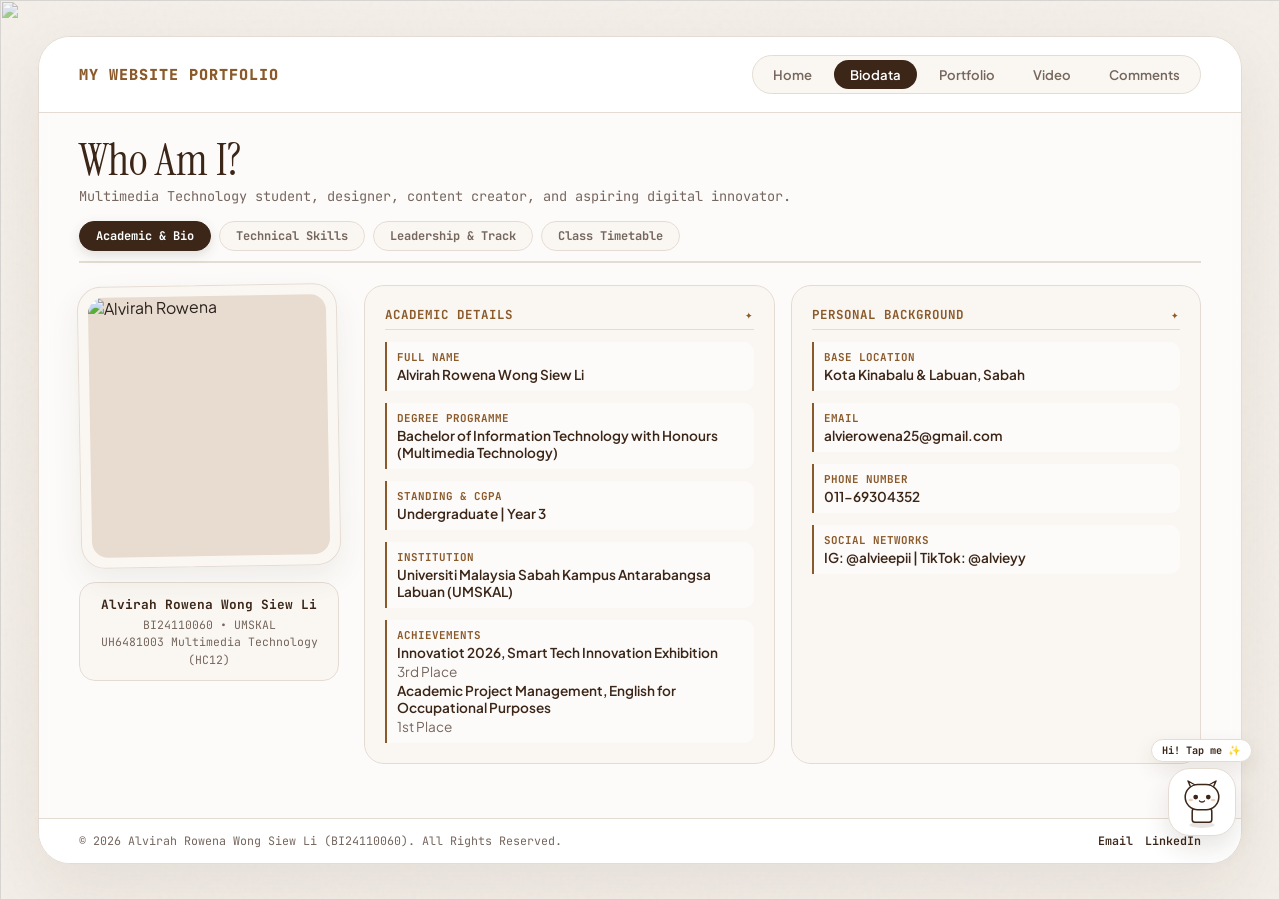
==== biodata.html @ 632506cb "Add files via upload" ====
<!DOCTYPE html>
<html lang="en">
<head>
  <meta charset="UTF-8">
  <meta name="viewport" content="width=device-width, initial-scale=1.0">
  <title>Alvirah Rowena | Advanced Biodata &amp; CV</title>
  <link href="https://fonts.googleapis.com/css2?family=Instrument+Serif:ital@0;1&family=Plus+Jakarta+Sans:wght@400;500;600;700;800&family=JetBrains+Mono:wght@400;600;700&display=swap" rel="stylesheet">
  <style>
    :root {
      --bg-cream: #f4efe9;
      --card-white: rgba(255, 255, 255, 0.78);
      --border-taupe: #e4dcd3;
      --brown-primary: #8b5a2b;
      --brown-dark: #3b2618;
      --brown-light: rgba(250, 246, 240, 0.85);
      --text-main: #2c221e;
      --text-muted: #75665e;
      --accent-glow: rgba(139, 90, 43, 0.14);
    }

    * { margin: 0; padding: 0; box-sizing: border-box; }

    body {
      font-family: 'Plus Jakarta Sans', sans-serif;
      background-color: var(--bg-cream);
      color: var(--text-main);
      width: 100vw;
      height: 100vh;
      overflow: hidden;
      display: flex;
      justify-content: center;
      align-items: center;
      position: relative;
    }

    .paper-grain {
      position: fixed; inset: 0; z-index: 1; pointer-events: none; opacity: 0.035;
      background-image: url("data:image/svg+xml,%3Csvg viewBox='0 0 200 200' xmlns='http://www.w3.org/2000/svg'%3E%3Cfilter id='noiseFilter'%3E%3CfeTurbulence type='fractalNoise' baseFrequency='0.85' numOctaves='3' stitchTiles='stitch'/%3E%3C/filter%3E%3Crect width='100%25' height='100%25' filter='url(%23noiseFilter)'/%3E%3C/svg%3E");
    }

    .bg-video-container {
      position: fixed; inset: 0; z-index: 0; overflow: hidden; pointer-events: none; opacity: 0.55;
    }
    .bg-video-container img { width: 100%; height: 100%; object-fit: cover; display: block; }

    /* Animated White Container */
    .main-wrapper {
      position: relative; z-index: 10; width: 94%; max-width: 1350px; height: 92vh;
      background: var(--card-white);
      backdrop-filter: blur(8px);
      -webkit-backdrop-filter: blur(8px);
      border: 1.5px solid var(--border-taupe);
      border-radius: 32px; box-shadow: 0 25px 65px rgba(59, 38, 24, 0.08);
      display: flex; flex-direction: column; justify-content: space-between;
      overflow: hidden; margin: auto;
      opacity: 0;
      transform: translateY(18px) scale(0.985);
      animation:
        wrapperReveal 0.85s cubic-bezier(0.22, 1, 0.36, 1) forwards,
        wrapperShadowBreath 6s ease-in-out 0.9s infinite;
    }

    @keyframes wrapperReveal {
      0% { opacity: 0; transform: translateY(18px) scale(0.985); }
      100% { opacity: 1; transform: translateY(0) scale(1); }
    }

    @keyframes wrapperShadowBreath {
      0%, 100% {
        box-shadow: 0 25px 65px rgba(59, 38, 24, 0.08);
        border-color: var(--border-taupe);
      }
      50% {
        box-shadow: 0 30px 75px var(--accent-glow);
        border-color: #d6c9ba;
      }
    }

    @media (prefers-reduced-motion: reduce) {
      .main-wrapper,
      .chibi-companion {
        animation: none !important;
        opacity: 1 !important;
        transform: none !important;
      }
    }

    header.logo-nav {
      display: flex; align-items: center; justify-content: space-between;
      padding: 18px 40px; border-bottom: 1px solid var(--border-taupe);
      background: rgba(255, 255, 255, 0.88); backdrop-filter: blur(10px); flex-shrink: 0;
      z-index: 20; gap: 12px;
    }
    .logo-text { font-family: 'JetBrains Mono', monospace; font-size: 0.95rem; font-weight: 800; color: var(--brown-primary); letter-spacing: 1px; }
    nav { display: flex; gap: 6px; background: var(--brown-light); padding: 4px; border-radius: 30px; border: 1.5px solid var(--border-taupe); flex-wrap: wrap; }
    nav a { text-decoration: none; color: var(--text-muted); font-size: 0.82rem; font-weight: 600; padding: 6px 16px; border-radius: 20px; transition: all 0.25s ease; }
    nav a:hover { color: var(--brown-dark); background: #ffffff; }
    nav a.active { background: #3b2618; color: #ffffff; }

    .page-content {
      padding: 25px 40px; flex: 1; overflow-y: auto; display: flex; flex-direction: column; justify-content: flex-start; gap: 16px;
      scrollbar-width: thin; scrollbar-color: var(--border-taupe) transparent;
    }

    .bio-header-row {
      display: flex; justify-content: space-between; align-items: flex-end; margin-bottom: 6px; border-bottom: 2px solid var(--border-taupe); padding-bottom: 10px; flex-shrink: 0;
    }
    .page-title {
      font-family: 'Instrument Serif', serif; font-size: 2.8rem; font-weight: 400; color: var(--brown-dark); line-height: 1;
    }

    .bio-layout-grid {
      display: grid;
      grid-template-columns: 260px 1fr;
      gap: 25px;
      align-items: start;
    }

    .profile-sidebar {
      display: flex;
      flex-direction: column;
      gap: 15px;
    }
    .profile-card-tilt {
      width: 100%; background: var(--brown-light); border: 1.5px solid var(--border-taupe);
      border-radius: 24px; padding: 10px; box-shadow: 0 12px 30px rgba(59, 38, 24, 0.08);
      transform: rotate(-1deg); transition: transform 0.3s ease;
    }
    .profile-card-tilt:hover { transform: rotate(0deg) scale(1.02); }
    .profile-img-box { width: 100%; height: 260px; border-radius: 16px; overflow: hidden; background: #e8dcd0; }
    .profile-img-box img { width: 100%; height: 100%; object-fit: cover; display: block; }

    .profile-quick-badge {
      background: var(--brown-light); border: 1px solid var(--border-taupe);
      border-radius: 16px; padding: 12px; font-family: 'JetBrains Mono', monospace; font-size: 0.72rem; color: var(--text-muted);
      text-align: center; line-height: 1.5;
    }
    .profile-quick-badge strong { color: var(--brown-dark); display: block; font-size: 0.8rem; margin-bottom: 2px; }

    .bio-tabs {
      display: flex; gap: 8px; flex-wrap: wrap;
    }
    .tab-btn {
      background: var(--brown-light); border: 1.5px solid var(--border-taupe); padding: 6px 16px;
      border-radius: 20px; font-family: 'JetBrains Mono', monospace; font-size: 0.75rem; font-weight: 700;
      color: var(--text-muted); cursor: pointer; transition: all 0.25s cubic-bezier(0.4, 0, 0.2, 1);
    }
    .tab-btn:hover { color: var(--brown-dark); background: #fff; border-color: var(--brown-primary); }
    .tab-btn.active { background: var(--brown-dark); color: #fff; border-color: var(--brown-dark); box-shadow: 0 4px 12px rgba(59,38,24,0.15); }

    .tab-pane { display: none; opacity: 0; transform: translateY(8px); transition: opacity 0.4s ease, transform 0.4s ease; }
    .tab-pane.active#tab-skills { display: grid; grid-template-columns: repeat(3, 1fr); gap: 16px; opacity: 1; transform: translateY(0); }
    .tab-pane.active#tab-timetable { display: grid; grid-template-columns: 1fr; gap: 16px; opacity: 1; transform: translateY(0); }
    .tab-pane.active { display: grid; grid-template-columns: 1fr 1fr; gap: 16px; opacity: 1; transform: translateY(0); }

    .bio-card {
      background: var(--brown-light); border: 1.5px solid var(--border-taupe); border-radius: 20px; padding: 20px;
      transition: transform 0.3s ease, box-shadow 0.3s ease, border-color 0.3s ease;
    }
    .bio-card:hover {
      transform: translateY(-3px);
      box-shadow: 0 10px 25px rgba(139, 90, 43, 0.08);
      border-color: var(--brown-primary);
    }
    .bio-card h3 {
      font-family: 'JetBrains Mono', monospace; font-size: 0.78rem; font-weight: 700; color: var(--brown-primary);
      text-transform: uppercase; letter-spacing: 1px; margin-bottom: 12px; border-bottom: 1px solid var(--border-taupe); padding-bottom: 6px;
      display: flex; align-items: center; justify-content: space-between; flex-wrap: wrap; gap: 8px;
    }

    .bio-unique-list {
      list-style: none;
      display: flex;
      flex-direction: column;
      gap: 12px;
    }
    .bio-unique-list li {
      display: flex;
      flex-direction: column;
      gap: 2px;
      font-size: 0.85rem;
      color: var(--text-muted);
      border-left: 2.5px solid var(--brown-primary);
      transition: border-color 0.2s ease, transform 0.2s ease, background 0.2s ease;
      background: rgba(255,255,255,0.55);
      padding: 8px 10px;
      border-radius: 0 10px 10px 0;
    }
    .bio-unique-list li:hover { transform: translateX(3px); background: #ffffff; border-color: var(--brown-dark); }
    .bio-unique-list li span.label {
      font-family: 'JetBrains Mono', monospace;
      font-size: 0.68rem;
      text-transform: uppercase;
      color: var(--brown-primary);
      font-weight: 700;
    }
    .bio-unique-list li span.value {
      color: var(--brown-dark);
      font-weight: 600;
    }

    .timetable-wrap {
      width: 100%;
      overflow-x: auto;
      -webkit-overflow-scrolling: touch;
      border-radius: 14px;
      border: 1px solid var(--border-taupe);
      background: rgba(255, 255, 255, 0.72);
    }
    table.timetable-grid {
      width: 100%;
      border-collapse: collapse;
      min-width: 720px;
      font-size: 0.78rem;
    }
    table.timetable-grid th {
      background: var(--brown-dark);
      color: #ffffff;
      font-family: 'JetBrains Mono', monospace;
      font-size: 0.72rem;
      letter-spacing: 0.6px;
      padding: 10px 12px;
      text-align: center;
      border: 1px solid rgba(255, 255, 255, 0.14);
    }
    table.timetable-grid td.time-col {
      background: #c86d2d;
      color: #ffffff;
      font-family: 'JetBrains Mono', monospace;
      font-size: 0.7rem;
      font-weight: 700;
      text-align: center;
      padding: 10px;
      width: 115px;
      border: 1px solid rgba(255, 255, 255, 0.18);
      white-space: nowrap;
    }
    table.timetable-grid td.slot-cell {
      padding: 8px;
      border: 1px solid var(--border-taupe);
      vertical-align: middle;
      text-align: center;
      background: rgba(255, 255, 255, 0.45);
      transition: background 0.2s ease, opacity 0.25s ease;
    }
    table.timetable-grid td.slot-cell.dimmed {
      opacity: 0.28;
    }
    .class-pill {
      border-radius: 10px;
      padding: 8px 9px;
      line-height: 1.35;
      color: var(--brown-dark);
      border: 1px solid rgba(59, 38, 24, 0.14);
      transition: transform 0.2s ease, box-shadow 0.2s ease;
    }
    .class-pill:hover {
      transform: translateY(-2px);
      box-shadow: 0 6px 14px rgba(59, 38, 24, 0.1);
    }
    .class-pill strong {
      display: block;
      font-family: 'JetBrains Mono', monospace;
      font-size: 0.7rem;
      margin-bottom: 2px;
    }
    .class-pill span {
      display: block;
      font-size: 0.68rem;
      font-weight: 600;
    }
    .slot-grey { background: #e2e2e2; }
    .slot-cream { background: #f8f5dc; }
    .slot-tan { background: #e3c48d; }
    .slot-gold { background: #f8dd56; }

    .skill-filter-btns {
      display: flex; gap: 4px; margin-bottom: 0; flex-wrap: wrap;
    }
    .filter-btn {
      background: #ffffff; border: 1px solid var(--border-taupe); padding: 2px 8px; border-radius: 10px;
      font-family: 'JetBrains Mono', monospace; font-size: 0.6rem; font-weight: 700; color: var(--text-muted); cursor: pointer;
      transition: all 0.2s;
    }
    .filter-btn:hover, .filter-btn.active { background: var(--brown-primary); color: #fff; border-color: var(--brown-primary); }

    .skill-container { display: flex; flex-direction: column; gap: 12px; }
    .skill-item {
      margin-bottom: 4px; padding: 8px 10px; background: rgba(255,255,255,0.7); border-radius: 12px; border: 1px solid transparent;
      transition: all 0.3s ease; cursor: pointer;
    }
    .skill-item:hover {
      background: #ffffff; border-color: var(--brown-primary); transform: scale(1.02); box-shadow: 0 4px 12px rgba(139,90,43,0.1);
    }
    .skill-info { display: flex; justify-content: space-between; font-family: 'JetBrains Mono', monospace; font-size: 0.74rem; font-weight: 700; color: var(--brown-dark); margin-bottom: 4px; }
    .skill-badge {
      font-size: 0.6rem; padding: 1px 6px; border-radius: 6px; background: var(--brown-primary); color: #fff; text-transform: uppercase;
    }
    .skill-bar-bg { width: 100%; height: 6px; background: #e8dcd0; border-radius: 10px; overflow: hidden; }
    .skill-bar-fill { height: 100%; background: var(--brown-primary); border-radius: 10px; width: 0; transition: width 1s cubic-bezier(0.1, 0.9, 0.2, 1); }

    /* Pure White Chibi Companion */
    .chibi-companion {
      position: fixed;
      right: 28px;
      bottom: 64px;
      z-index: 30;
      display: flex;
      flex-direction: column;
      align-items: center;
      gap: 6px;
      cursor: pointer;
      user-select: none;
      animation: chibiFloat 3.4s ease-in-out infinite;
    }

    @keyframes chibiFloat {
      0%, 100% { transform: translateY(0px); }
      50% { transform: translateY(-7px); }
    }

    .chibi-bubble {
      background: #ffffff;
      color: var(--brown-dark);
      border: 1.5px solid var(--border-taupe);
      box-shadow: 0 8px 20px rgba(59, 38, 24, 0.1);
      font-family: 'JetBrains Mono', monospace;
      font-size: 0.64rem;
      font-weight: 700;
      padding: 4px 10px;
      border-radius: 999px;
      white-space: nowrap;
      transition: transform 0.2s ease, border-color 0.2s ease;
    }

    .chibi-companion:hover .chibi-bubble {
      transform: translateY(-2px);
      border-color: var(--brown-primary);
    }

    .chibi-avatar-shell {
      width: 68px;
      height: 68px;
      border-radius: 22px;
      background: #ffffff;
      border: 1.5px solid var(--border-taupe);
      box-shadow: 0 12px 26px rgba(59, 38, 24, 0.12);
      display: flex;
      align-items: center;
      justify-content: center;
      transition: transform 0.28s cubic-bezier(0.34, 1.56, 0.64, 1), border-color 0.25s ease, box-shadow 0.25s ease;
    }

    .chibi-companion:hover .chibi-avatar-shell {
      transform: scale(1.07) rotate(-2deg);
      border-color: var(--brown-primary);
      box-shadow: 0 14px 30px var(--accent-glow);
    }

    .chibi-companion:active .chibi-avatar-shell {
      transform: scale(0.95);
    }

    .chibi-svg {
      width: 56px;
      height: 56px;
      overflow: visible;
    }

    .chibi-eye {
      transform-box: fill-box;
      transform-origin: center;
      animation: chibiBlink 4.2s infinite;
    }

    @keyframes chibiBlink {
      0%, 94%, 100% { transform: scaleY(1); }
      97% { transform: scaleY(0.12); }
    }

    footer.footer-area {
      padding: 14px 40px; border-top: 1px solid var(--border-taupe); background: rgba(255, 255, 255, 0.88);
      display: flex; justify-content: space-between; align-items: center; font-family: 'JetBrains Mono', monospace; font-size: 0.73rem; color: var(--text-muted); flex-shrink: 0; gap: 10px;
    }
    .footer-links { display: flex; gap: 12px; }
    .footer-links a { color: var(--brown-dark); text-decoration: none; font-weight: 600; }
    .footer-links a:hover { color: var(--brown-primary); }

    /* Tablet Breakpoint (641px to 1024px) */
    @media (max-width: 1024px) {
      body {
        width: 100%;
        height: auto;
        min-height: 100vh;
        overflow-x: hidden;
        overflow-y: auto;
        display: block;
        padding: 14px;
      }
      .main-wrapper {
        width: 100%;
        height: auto;
        min-height: calc(100vh - 28px);
        border-radius: 26px;
        overflow: visible;
      }
      header.logo-nav {
        flex-direction: column;
        gap: 10px;
        padding: 16px 24px;
      }
      .page-content {
        padding: 20px 24px;
        overflow: visible;
      }
      .bio-layout-grid {
        grid-template-columns: 1fr;
        gap: 20px;
      }
      .profile-sidebar {
        display: grid;
        grid-template-columns: 200px 1fr;
        align-items: center;
        gap: 18px;
      }
      .profile-card-tilt {
        max-width: 200px;
        margin: 0;
      }
      .profile-img-box {
        height: 200px;
      }
      .profile-quick-badge {
        text-align: left;
        padding: 16px;
      }
      .tab-pane.active#tab-skills {
        grid-template-columns: repeat(2, 1fr);
      }
      .tab-pane.active {
        grid-template-columns: 1fr;
      }
      .bio-header-row {
        flex-direction: column;
        align-items: flex-start;
        gap: 12px;
      }
      .chibi-companion {
        right: 18px;
        bottom: 18px;
        transform: scale(0.9);
        transform-origin: bottom right;
      }
    }

    /* Phone Breakpoint (up to 640px) */
    @media (max-width: 640px) {
      body {
        padding: 10px;
      }
      .main-wrapper {
        border-radius: 20px;
        min-height: calc(100vh - 20px);
      }
      header.logo-nav {
        padding: 14px;
        gap: 10px;
      }
      .logo-text {
        font-size: 0.82rem;
        text-align: center;
      }
      nav {
        width: 100%;
        justify-content: center;
        border-radius: 16px;
        gap: 4px;
        padding: 5px;
      }
      nav a {
        font-size: 0.74rem;
        padding: 6px 11px;
      }
      .page-content {
        padding: 16px 14px 80px;
        gap: 14px;
      }
      .page-title {
        font-size: 2.1rem;
      }
      .bio-tabs {
        gap: 6px;
      }
      .tab-btn {
        font-size: 0.68rem;
        padding: 5px 12px;
      }
      .profile-sidebar {
        grid-template-columns: 1fr;
        gap: 12px;
      }
      .profile-card-tilt {
        max-width: 210px;
        margin: 0 auto;
      }
      .profile-img-box {
        height: 210px;
      }
      .profile-quick-badge {
        text-align: center;
        padding: 12px;
      }
      .tab-pane.active,
      .tab-pane.active#tab-skills,
      .tab-pane.active#tab-timetable {
        grid-template-columns: 1fr;
        gap: 14px;
      }
      .bio-card {
        padding: 15px;
        border-radius: 16px;
      }
      .chibi-companion {
        right: 12px;
        bottom: 12px;
        transform: scale(0.78);
        transform-origin: bottom right;
      }
      .chibi-avatar-shell { width: 58px; height: 58px; border-radius: 18px; }
      .chibi-svg { width: 48px; height: 48px; }
      footer.footer-area {
        padding: 14px;
        flex-direction: column;
        text-align: center;
        font-size: 0.68rem;
      }
    }
  </style>
  <script>
    function switchTab(evt, tabId) {
      const panes = document.querySelectorAll('.tab-pane');
      panes.forEach(p => p.classList.remove('active'));
      const buttons = document.querySelectorAll('.tab-btn');
      buttons.forEach(b => b.classList.remove('active'));

      const target = document.getElementById(tabId);
      target.classList.add('active');
      evt.currentTarget.classList.add('active');

      if (tabId === 'tab-skills') {
        setTimeout(() => {
          document.querySelectorAll('.skill-bar-fill').forEach(bar => {
            bar.style.width = bar.getAttribute('data-width');
          });
        }, 100);
      }
    }

    function filterCardSkills(containerId, level, btnElement) {
      const parentCard = document.getElementById(containerId);
      parentCard.querySelectorAll('.filter-btn').forEach(b => b.classList.remove('active'));
      btnElement.classList.add('active');

      const items = parentCard.querySelectorAll('.skill-item');
      items.forEach(item => {
        const itemLevel = item.getAttribute('data-level');
        if (level === 'all' || itemLevel === level) {
          item.style.display = 'block';
        } else {
          item.style.display = 'none';
        }
      });
    }

    function filterLeadershipByYear(containerId, year, btnElement) {
      const parentCard = document.getElementById(containerId);
      parentCard.querySelectorAll('.filter-btn').forEach(b => b.classList.remove('active'));
      btnElement.classList.add('active');

      const listItems = parentCard.querySelectorAll('.bio-unique-list li');
      listItems.forEach(li => {
        const itemYear = li.getAttribute('data-year');
        if (year === 'all' || itemYear === year) {
          li.style.display = 'flex';
        } else {
          li.style.display = 'none';
        }
      });
    }

    function filterTimetableDay(day, btnElement) {
      const card = document.getElementById('card-class-timetable');
      card.querySelectorAll('.filter-btn').forEach(b => b.classList.remove('active'));
      btnElement.classList.add('active');

      const cells = card.querySelectorAll('td.slot-cell');
      cells.forEach(cell => {
        const cellDay = cell.getAttribute('data-day');
        if (day === 'all' || cellDay === day) {
          cell.classList.remove('dimmed');
        } else {
          cell.classList.add('dimmed');
        }
      });
    }

    window.onload = function() {
      setTimeout(() => {
        document.querySelectorAll('.tab-pane.active .skill-bar-fill').forEach(bar => {
          bar.style.width = bar.getAttribute('data-width');
        });
      }, 200);

      const chibi = document.getElementById('chibiCompanion');
      const chibiBubble = document.getElementById('chibiBubble');
      const chibiLines = [
        "Hi! Tap me ✨",
        "Check my CV & skills!",
        "Timetable tab is ready!",
        "UMSKAL Multimedia"
      ];
      let chibiIndex = 0;

      function cycleChibiLine() {
        chibiIndex = (chibiIndex + 1) % chibiLines.length;
        chibiBubble.textContent = chibiLines[chibiIndex];
      }

      if (chibi && chibiBubble) {
        chibi.addEventListener('click', cycleChibiLine);
        chibi.addEventListener('keydown', (e) => {
          if (e.key === 'Enter' || e.key === ' ') {
            e.preventDefault();
            cycleChibiLine();
          }
        });
      }
    };
  </script>
</head>
<body>
<div class="paper-grain"></div>
<div class="bg-video-container">
  <img src="https://drive.google.com/thumbnail?id=1bNPZwzJBS1UO__WUuqtxpzjgOpq4CXgw&sz=w1920" alt="" aria-hidden="true">
</div>
  <div class="main-wrapper">
    <header class="logo-nav">
      <div class="logo-text">MY WEBSITE PORTFOLIO</div>
      <nav>
        <a href="index.html">Home</a>
        <a href="biodata.html" class="active">Biodata</a>
        <a href="portfolio.html">Portfolio</a>
        <a href="video.html">Video</a>
        <a href="comments.html">Comments</a>
      </nav>
    </header>

    <main class="page-content">
      <div>
        <h1 class="page-title">Who Am I?</h1>
        <p style="color: var(--text-muted); font-size: 0.85rem; font-family: 'JetBrains Mono', monospace; margin-top: 4px;">
          Multimedia Technology student, designer, content creator, and aspiring digital innovator.
        </p>
      </div>

      <div class="bio-header-row">
        <div class="bio-tabs">
          <button class="tab-btn active" onclick="switchTab(event, 'tab-academic')">Academic &amp; Bio</button>
          <button class="tab-btn" onclick="switchTab(event, 'tab-skills')">Technical Skills</button>
          <button class="tab-btn" onclick="switchTab(event, 'tab-leadership')">Leadership &amp; Track</button>
          <button class="tab-btn" onclick="switchTab(event, 'tab-timetable')">Class Timetable</button>
        </div>
      </div>

      <div class="bio-layout-grid">
        <div class="profile-sidebar">
          <div class="profile-card-tilt">
            <div class="profile-img-box">
              <img
                src="https://drive.google.com/thumbnail?id=1Ly952FjpA66JGSxGXEfLEeLapgKRRUUO&sz=w800"
                alt="Alvirah Rowena"
                onerror="this.onerror=null; this.src='media/profile.jpg.jpeg';"
              >
            </div>
          </div>
          <div class="profile-quick-badge">
            <strong>Alvirah Rowena Wong Siew Li</strong>
            BI24110060 • UMSKAL <br>
            UH6481003 Multimedia Technology (HC12)
          </div>
        </div>

        <div>
          <div id="tab-academic" class="tab-pane active">
            <div class="bio-card">
              <h3>Academic Details <span>✦</span></h3>
              <ul class="bio-unique-list">
                <li>
                  <span class="label">Full Name</span>
                  <span class="value">Alvirah Rowena Wong Siew Li</span>
                </li>
                <li>
                  <span class="label">Degree Programme</span>
                  <span class="value">Bachelor of Information Technology with Honours (Multimedia Technology)</span>
                </li>
                <li>
                  <span class="label">Standing &amp; CGPA</span>
                  <span class="value">Undergraduate | Year 3</span>
                </li>
                <li>
                  <span class="label">Institution</span>
                  <span class="value">Universiti Malaysia Sabah Kampus Antarabangsa Labuan (UMSKAL)</span>
                </li>
                <li>
                  <span class="label">Achievements</span>
                  <span class="value">Innovatiot 2026, Smart Tech Innovation Exhibition</span><span>3rd Place</span>
                  <span class="value">Academic Project Management, English for Occupational Purposes</span><span>1st Place</span>
                </li>
              </ul>
            </div>
            <div class="bio-card">
              <h3>Personal Background <span>✦</span></h3>
              <ul class="bio-unique-list">
                <li>
                  <span class="label">Base Location</span>
                  <span class="value">Kota Kinabalu &amp; Labuan, Sabah</span>
                </li>
                <li>
                  <span class="label">Email</span>
                  <span class="value">alvierowena25@gmail.com</span>
                </li>
                <li>
                  <span class="label">Phone Number</span>
                  <span class="value">011-69304352</span>
                </li>
                <li>
                  <span class="label">Social Networks</span>
                  <span class="value">IG: @alvieepii | TikTok: @alvieyy</span>
                </li>
              </ul>
            </div>
          </div>

          <div id="tab-skills" class="tab-pane">
            <div class="bio-card" id="card-software">
              <h3>
                <span>Software</span>
                <div class="skill-filter-btns">
                  <button class="filter-btn active" onclick="filterCardSkills('card-software', 'all', this)">All</button>
                  <button class="filter-btn" onclick="filterCardSkills('card-software', 'expert', this)">Expert</button>
                  <button class="filter-btn" onclick="filterCardSkills('card-software', 'intermediate', this)">intermediate</button>
                </div>
              </h3>

              <div class="skill-container">
                <div class="skill-item" data-level="expert">
                  <div class="skill-info">
                    <span>Blender &amp; Canva</span>
                    <span class="skill-badge">Expert</span>
                  </div>
                  <div class="skill-bar-bg"><div class="skill-bar-fill" data-width="95%"></div></div>
                </div>

                <div class="skill-item" data-level="intermediate">
                  <div class="skill-info">
                    <span>MS Word &amp; Excel</span>
                    <span class="skill-badge" style="background: var(--text-muted);">Level 3</span>
                  </div>
                  <div class="skill-bar-bg"><div class="skill-bar-fill" data-width="95%"></div></div>
                </div>

                <div class="skill-item" data-level="intermediate">
                  <div class="skill-info">
                    <span>Photoshop &amp; CapCut</span>
                    <span class="skill-badge" style="background: var(--text-muted);">Expert</span>
                  </div>
                  <div class="skill-bar-bg"><div class="skill-bar-fill" data-width="95%"></div></div>
                </div>
              </div>
            </div>

            <div class="bio-card" id="card-competencies">
              <h3>
                <span>Languages</span>
                <div class="skill-filter-btns">
                  <button class="filter-btn active" onclick="filterCardSkills('card-competencies', 'all', this)">All</button>
                  <button class="filter-btn" onclick="filterCardSkills('card-competencies', 'expert', this)">Expert</button>
                  <button class="filter-btn" onclick="filterCardSkills('card-competencies', 'intermediate', this)">intermediate</button>
                </div>
              </h3>

              <div class="skill-container">
                <div class="skill-item" data-level="expert">
                  <div class="skill-info">
                    <span>Bahasa Melayu</span>
                    <span class="skill-badge">Expert</span>
                  </div>
                  <div class="skill-bar-bg"><div class="skill-bar-fill" data-width="95%"></div></div>
                </div>

                <div class="skill-item" data-level="intermediate">
                  <div class="skill-info">
                    <span>English</span>
                    <span class="skill-badge" style="background: var(--text-muted);">intermediate</span>
                  </div>
                  <div class="skill-bar-bg"><div class="skill-bar-fill" data-width="90%"></div></div>
                </div>

                <div class="skill-item" data-level="expert">
                  <div class="skill-info">
                    <span>Mandarin</span>
                    <span class="skill-badge">intermediate</span>
                  </div>
                  <div class="skill-bar-bg"><div class="skill-bar-fill" data-width="80%"></div></div>
                </div>
              </div>
            </div>

            <div class="bio-card" id="card-multimedia">
              <h3>
                <span>Multimedia &amp; AI</span>
                <div class="skill-filter-btns">
                  <button class="filter-btn active" onclick="filterCardSkills('card-multimedia', 'all', this)">All</button>
                  <button class="filter-btn" onclick="filterCardSkills('card-multimedia', 'expert', this)">Expert</button>
                  <button class="filter-btn" onclick="filterCardSkills('card-multimedia', 'intermediate', this)">intermediate</button>
                </div>
              </h3>

              <div class="skill-container">
                <div class="skill-item" data-level="expert">
                  <div class="skill-info">
                    <span>AI</span>
                    <span class="skill-badge">Expert</span>
                  </div>
                  <div class="skill-bar-bg"><div class="skill-bar-fill" data-width="90%"></div></div>
                </div>

                <div class="skill-item" data-level="intermediate">
                  <div class="skill-info">
                    <span>Video &amp; Motion Editing</span>
                    <span class="skill-badge" style="background: var(--text-muted);">intermediate</span>
                  </div>
                  <div class="skill-bar-bg"><div class="skill-bar-fill" data-width="80%"></div></div>
                </div>

                <div class="skill-item" data-level="expert">
                  <div class="skill-info">
                    <span>Leadership &amp; Problem Solving</span>
                    <span class="skill-badge">Expert</span>
                  </div>
                  <div class="skill-bar-bg"><div class="skill-bar-fill" data-width="95%"></div></div>
                </div>
              </div>
            </div>
          </div>

          <div id="tab-leadership" class="tab-pane">
            <div class="bio-card" id="card-lead-responsibilities">
              <h3>
                <span>Leadership &amp; Responsibilities</span>
                <div class="skill-filter-btns">
                  <button class="filter-btn active" onclick="filterLeadershipByYear('card-lead-responsibilities', 'all', this)">All</button>
                  <button class="filter-btn" onclick="filterLeadershipByYear('card-lead-responsibilities', '2025', this)">2025/2026</button>
                  <button class="filter-btn" onclick="filterLeadershipByYear('card-lead-responsibilities', '2024', this)">2024/2025</button>
                </div>
              </h3>
              <ul class="bio-unique-list">
                <li data-year="2025">
                  <span class="label">Unit Komunikasi Korporat &amp; Kreatif Leader (2025/2026)</span>
                  <span class="value">Kelab Sukarelawan Siswa UMSKAL (KESUWA-KAL)</span>
                </li>
                <li data-year="2025">
                  <span class="label">PEMBIMBING SUAI MESRA KE-31 (PSM)</span>
                  <span class="value">Unit Pendaftaran dan Informatik</span>
                </li>
                <li data-year="2024">
                  <span class="label">Academic Coordination (2024/2025)</span>
                  <span class="value">Interim Course Leader</span>
                </li>
                <li data-year="2024">
                  <span class="label">Faculty Secretariat (2024/2025)</span>
                  <span class="value">Exco Media &amp; Publicity for PMFKI</span>
                </li>
                <li data-year="2019">
                  <span class="label">Pre-University Era, Majlis Pemimpin Pelajar (2019-2021)</span>
                  <span class="value">Biro Photographer, Multimedia &amp; Publicity (STPM)</span>
                </li>
              </ul>
            </div>

            <div class="bio-card" id="card-event-advisor">
              <h3>
                <span>Event Management &amp; Advisor</span>
                <div class="skill-filter-btns">
                  <button class="filter-btn active" onclick="filterLeadershipByYear('card-event-advisor', 'all', this)">All</button>
                  <button class="filter-btn" onclick="filterLeadershipByYear('card-event-advisor', '2025', this)">2025</button>
                  <button class="filter-btn" onclick="filterLeadershipByYear('card-event-advisor', '2026', this)">2026</button>
                </div>
              </h3>
              <ul class="bio-unique-list">
                <li data-year="2025">
                  <span class="label">Program Advisor (2024/2025)</span>
                  <span class="value">UMS-PRINT and Cat Show</span>
                </li>
                <li data-year="2025">
                  <span class="label">AJK PROTOKOL &amp; AJK MEDIA DAN PUBLISITI (2025)</span>
                  <span class="value">FKI Open Day 2025 (Media, Publicity &amp; Protocol Unit)</span>
                </li>
                <li data-year="2025">
                  <span class="label">Representing Kelab Rakan Muda (2025)</span>
                  <span class="value">Program Training Skuad Kita Pengguna (TOS)</span>
                </li>
                <li data-year="2025">
                  <span class="label">Unit 3K &amp; Informal MC (2025)</span>
                  <span class="value">Program Perdana: Perangi Denggi, Anak Muda!</span>
                </li>
                <li data-year="2025">
                  <span class="label">AJK TEKNIKAL &amp; AJK LOGISTIK (2025)</span>
                  <span class="value">Program RHB Finance XP</span>
                </li>
                <li data-year="2026">
                  <span class="label">Leader Unit 3K, Informal MC &amp; Supervise Media &amp; Publisiti (2026)</span>
                  <span class="value">Program EduSahabat</span>
                </li>
                <li data-year="2026">
                  <span class="label">Leader Unit 3K &amp; Informal MC (2026)</span>
                  <span class="value">Program Inside Out</span>
                </li>
              </ul>
            </div>
          </div>

          <div id="tab-timetable" class="tab-pane">
            <div class="bio-card" id="card-class-timetable">
              <h3>
                <span>Class Timetable Schedule <span>✦</span></span>
                <div class="skill-filter-btns">
                  <button class="filter-btn active" onclick="filterTimetableDay('all', this)">All Days</button>
                  <button class="filter-btn" onclick="filterTimetableDay('mon', this)">Mon</button>
                  <button class="filter-btn" onclick="filterTimetableDay('tues', this)">Tues</button>
                  <button class="filter-btn" onclick="filterTimetableDay('wed', this)">Wed</button>
                  <button class="filter-btn" onclick="filterTimetableDay('thurs', this)">Thurs</button>
                  <button class="filter-btn" onclick="filterTimetableDay('fri', this)">Fri</button>
                </div>
              </h3>

              <div class="timetable-wrap">
                <table class="timetable-grid">
                  <thead>
                    <tr>
                      <th>Time</th>
                      <th>MON</th>
                      <th>TUES</th>
                      <th>WED</th>
                      <th>THURS</th>
                      <th>FRI</th>
                    </tr>
                  </thead>
                  <tbody>
                    <tr>
                      <td class="time-col">08:00 - 09:00<br>09:00 - 10:00</td>
                      <td class="slot-cell" data-day="mon">
                        <div class="class-pill slot-grey">
                          <strong>IM22503</strong>
                          <span>MULTIMEDIA WEB PROGRAMMING</span>
                          <span>DR. NUR FARAH</span>
                          <span>P1G | SEC01</span>
                        </div>
                      </td>
                      <td class="slot-cell" data-day="tues">
                        <div class="class-pill slot-cream">
                          <strong>AUGMENTED REALITY</strong>
                          <span>(LAB, BESIDE TOILET)</span>
                        </div>
                      </td>
                      <td class="slot-cell" data-day="wed">
                        <div class="class-pill slot-tan">
                          <strong>IM32303</strong>
                          <span>COMPUTER GRAPHIC</span>
                          <span>DR. WAN</span>
                          <span>PODIUM C | SEC01</span>
                        </div>
                      </td>
                      <td class="slot-cell" data-day="thurs">
                        <div class="class-pill slot-cream">
                          <strong>IP01903</strong>
                          <span>TENAGA KERJA REALITY</span>
                          <span>DR. TAMBRIN</span>
                          <span>BT1 | SEC01</span>
                        </div>
                      </td>
                      <td class="slot-cell" data-day="fri"></td>
                    </tr>
                    <tr>
                      <td class="time-col">11:00 - 12:30</td>
                      <td class="slot-cell" data-day="mon"></td>
                      <td class="slot-cell" data-day="tues"></td>
                      <td class="slot-cell" data-day="wed"></td>
                      <td class="slot-cell" data-day="thurs">
                        <div class="class-pill slot-tan">
                          <strong>- LAB CLASS -</strong>
                          <span>Computer Graphic</span>
                          <span>(LAB GAMES)</span>
                        </div>
                      </td>
                      <td class="slot-cell" data-day="fri"></td>
                    </tr>
                    <tr>
                      <td class="time-col">02:00 - 03:00<br>03:00 - 04:00</td>
                      <td class="slot-cell" data-day="mon">
                        <div class="class-pill slot-grey">
                          <strong>- LAB CLASS -</strong>
                          <span>MULTIMEDIA WEB PROGRAMMING</span>
                          <span>(E-COM)</span>
                        </div>
                      </td>
                      <td class="slot-cell" data-day="tues"></td>
                      <td class="slot-cell" data-day="wed"></td>
                      <td class="slot-cell" data-day="thurs">
                        <div class="class-pill slot-cream">
                          <strong>IT32603</strong>
                          <span>AUGMENTED REALITY</span>
                          <span>DR. RYAN MACDONELL</span>
                          <span>DKP3 | SEC01</span>
                        </div>
                      </td>
                      <td class="slot-cell" data-day="fri">
                        <div class="class-pill slot-gold">
                          <strong>IT32503</strong>
                          <span>CYBERSECURITY</span>
                          <span>DR. AINNUR HAFIZAH</span>
                          <span>DKP2 | SEC01</span>
                        </div>
                      </td>
                    </tr>
                    <tr>
                      <td class="time-col">04:00 - 05:00</td>
                      <td class="slot-cell" data-day="mon"></td>
                      <td class="slot-cell" data-day="tues"></td>
                      <td class="slot-cell" data-day="wed"></td>
                      <td class="slot-cell" data-day="thurs"></td>
                      <td class="slot-cell" data-day="fri">
                        <div class="class-pill slot-gold">
                          <strong>- LAB CLASS -</strong>
                          <span>CYBERSECURITY</span>
                          <span>(DKP 2)</span>
                        </div>
                      </td>
                    </tr>
                  </tbody>
                </table>
              </div>
            </div>

            <div class="bio-card">
              <h3>Weekly Course &amp; Lab Summary <span>✦</span></h3>
              <ul class="bio-unique-list">
                <li>
                  <span class="label">IM22503 — Multimedia Web Programming</span>
                  <span class="value">Mon 08:00–10:00 (Dr. Nur Farah, P1G | SEC01) + Lab Mon 02:00–04:00 (E-COM)</span>
                </li>
                <li>
                  <span class="label">IM32303 — Computer Graphic</span>
                  <span class="value">Wed 08:00–10:00 (Dr. Wan, Podium C | SEC01) + Lab Thurs 11:00–12:30 (Lab Games)</span>
                </li>
                <li>
                  <span class="label">Augmented Reality &amp; IT32603</span>
                  <span class="value">Tues 08:00–10:00 (Lab, Beside Toilet) • Thurs 02:00–04:00 (Dr. Ryan Macdonell, DKP3 | SEC01)</span>
                </li>
                <li>
                  <span class="label">IP01903 — Tenaga Kerja Reality</span>
                  <span class="value">Thurs 08:00–10:00 (Dr. Tambrin, BT1 | SEC01)</span>
                </li>
                <li>
                  <span class="label">IT32503 — Cybersecurity</span>
                  <span class="value">Fri 02:00–04:00 (Dr. Ainnur Hafizah, DKP2 | SEC01) + Lab Fri 04:00–05:00 (DKP 2)</span>
                </li>
              </ul>
            </div>
          </div>
        </div>
      </div>
    </main>

    <footer class="footer-area">
      <span>&copy; 2026 Alvirah Rowena Wong Siew Li (BI24110060). All Rights Reserved.</span>
      <div class="footer-links">
        <a href="mailto:alvierowena25@gmail.com">Email</a>
        <a href="https://www.linkedin.com/in/alvirah-rowena-81855a288/" target="_blank" rel="noopener">LinkedIn</a>
      </div>
    </footer>
  </div>

  <!-- Pure White Chibi Companion -->
  <div class="chibi-companion" id="chibiCompanion" role="button" tabindex="0" aria-label="Pure White Chibi Companion">
    <div class="chibi-bubble" id="chibiBubble">Hi! Tap me ✨</div>
    <div class="chibi-avatar-shell">
      <svg class="chibi-svg" viewBox="0 0 80 80" fill="none" xmlns="http://www.w3.org/2000/svg">
        <ellipse cx="40" cy="73" rx="18" ry="4" fill="#3b2618" fill-opacity="0.12"/>
        <path d="M26 54C26 47.5 32.2 44 40 44C47.8 44 54 47.5 54 54V65C54 67.2 52.2 69 50 69H30C27.8 69 26 67.2 26 65V54Z" fill="#ffffff" stroke="#3b2618" stroke-width="2.2"/>
        <rect x="16" y="15" width="48" height="36" rx="18" fill="#ffffff" stroke="#3b2618" stroke-width="2.2"/>
        <path d="M23 17L20 10L29 15" fill="#ffffff" stroke="#3b2618" stroke-width="2" stroke-linecap="round" stroke-linejoin="round"/>
        <path d="M57 17L60 10L51 15" fill="#ffffff" stroke="#3b2618" stroke-width="2" stroke-linecap="round" stroke-linejoin="round"/>
        <circle class="chibi-eye" cx="31" cy="33" r="3.4" fill="#3b2618"/>
        <circle class="chibi-eye" cx="49" cy="33" r="3.4" fill="#3b2618"/>
        <ellipse cx="24" cy="37" rx="3.2" ry="1.8" fill="#d49a6a" fill-opacity="0.45"/>
        <ellipse cx="56" cy="37" rx="3.2" ry="1.8" fill="#d49a6a" fill-opacity="0.45"/>
        <path d="M36.5 38.5C37.6 40.6 42.4 40.6 43.5 38.5" stroke="#3b2618" stroke-width="2" stroke-linecap="round"/>
      </svg>
    </div>
  </div>
</body>
</html>
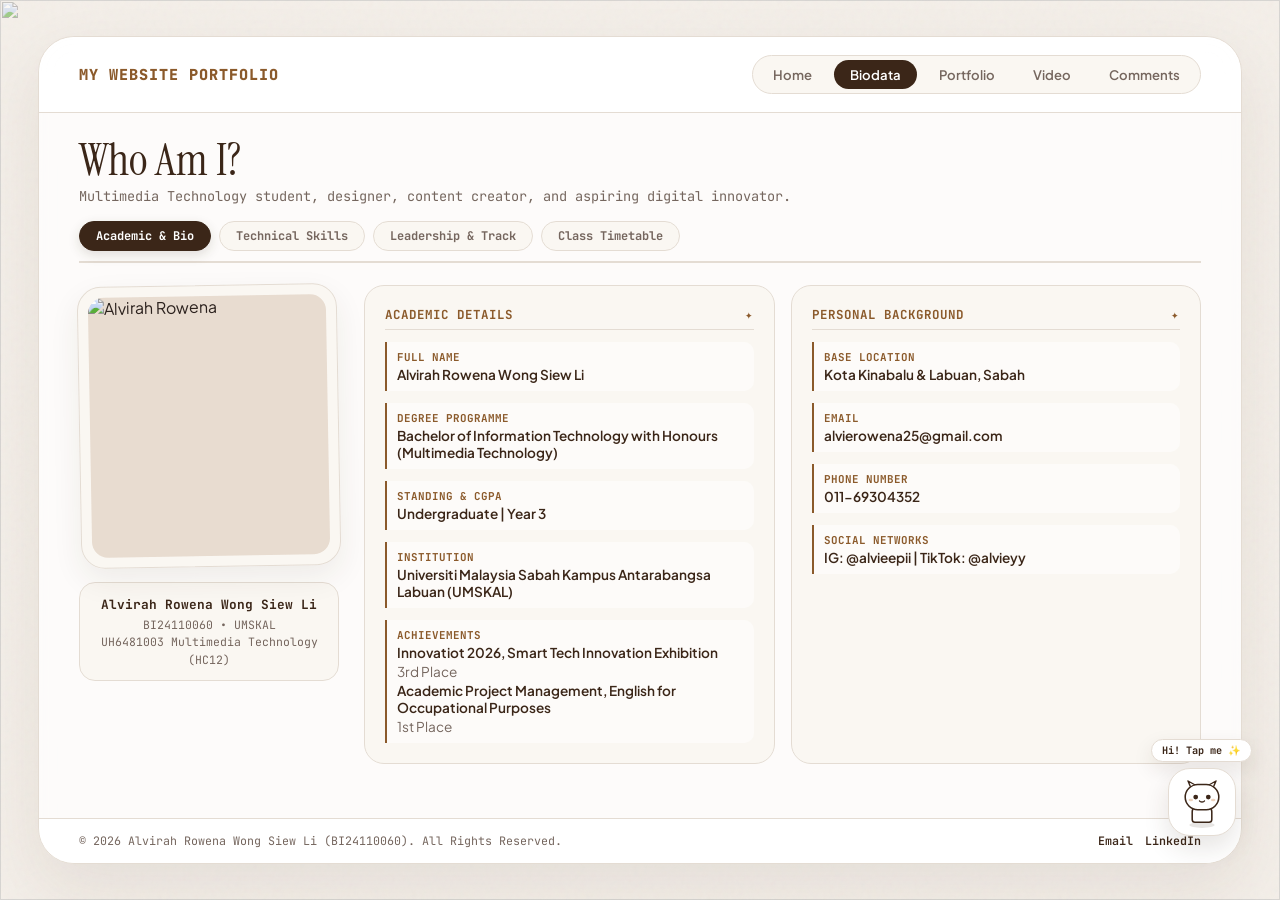
==== commit fde82aa5: "Update biodata.html" ====
--- a/biodata.html
+++ b/biodata.html
@@ -50,9 +50,9 @@
       backdrop-filter: blur(8px);
       -webkit-backdrop-filter: blur(8px);
       border: 1.5px solid var(--border-taupe);
-      border-radius: 32px; box-shadow: 0 25px 65px rgba(59, 38, 24, 0.08);
+      border-radius: 36px; box-shadow: 0 25px 65px rgba(59, 38, 24, 0.08);
       display: flex; flex-direction: column; justify-content: space-between;
-      overflow: hidden; margin: auto;
+      overflow: hidden; isolation: isolate; margin: auto;
       opacity: 0;
       transform: translateY(18px) scale(0.985);
       animation:
@@ -90,6 +90,8 @@
       padding: 18px 40px; border-bottom: 1px solid var(--border-taupe);
       background: rgba(255, 255, 255, 0.88); backdrop-filter: blur(10px); flex-shrink: 0;
       z-index: 20; gap: 12px;
+      border-top-left-radius: 34px;
+      border-top-right-radius: 34px;
     }
     .logo-text { font-family: 'JetBrains Mono', monospace; font-size: 0.95rem; font-weight: 800; color: var(--brown-primary); letter-spacing: 1px; }
     nav { display: flex; gap: 6px; background: var(--brown-light); padding: 4px; border-radius: 30px; border: 1.5px solid var(--border-taupe); flex-wrap: wrap; }
@@ -381,6 +383,8 @@
     footer.footer-area {
       padding: 14px 40px; border-top: 1px solid var(--border-taupe); background: rgba(255, 255, 255, 0.88);
       display: flex; justify-content: space-between; align-items: center; font-family: 'JetBrains Mono', monospace; font-size: 0.73rem; color: var(--text-muted); flex-shrink: 0; gap: 10px;
+      border-bottom-left-radius: 34px;
+      border-bottom-right-radius: 34px;
     }
     .footer-links { display: flex; gap: 12px; }
     .footer-links a { color: var(--brown-dark); text-decoration: none; font-weight: 600; }
@@ -401,13 +405,15 @@
         width: 100%;
         height: auto;
         min-height: calc(100vh - 28px);
-        border-radius: 26px;
-        overflow: visible;
+        border-radius: 28px;
+        overflow: hidden;
       }
       header.logo-nav {
         flex-direction: column;
         gap: 10px;
         padding: 16px 24px;
+        border-top-left-radius: 26px;
+        border-top-right-radius: 26px;
       }
       .page-content {
         padding: 20px 24px;
@@ -451,6 +457,10 @@
         transform: scale(0.9);
         transform-origin: bottom right;
       }
+      footer.footer-area {
+        border-bottom-left-radius: 26px;
+        border-bottom-right-radius: 26px;
+      }
     }
 
     /* Phone Breakpoint (up to 640px) */
@@ -459,12 +469,14 @@
         padding: 10px;
       }
       .main-wrapper {
-        border-radius: 20px;
+        border-radius: 22px;
         min-height: calc(100vh - 20px);
       }
       header.logo-nav {
         padding: 14px;
         gap: 10px;
+        border-top-left-radius: 20px;
+        border-top-right-radius: 20px;
       }
       .logo-text {
         font-size: 0.82rem;
@@ -533,6 +545,8 @@
         flex-direction: column;
         text-align: center;
         font-size: 0.68rem;
+        border-bottom-left-radius: 20px;
+        border-bottom-right-radius: 20px;
       }
     }
   </style>
@@ -1110,4 +1124,4 @@
     </div>
   </div>
 </body>
-</html>+</html>
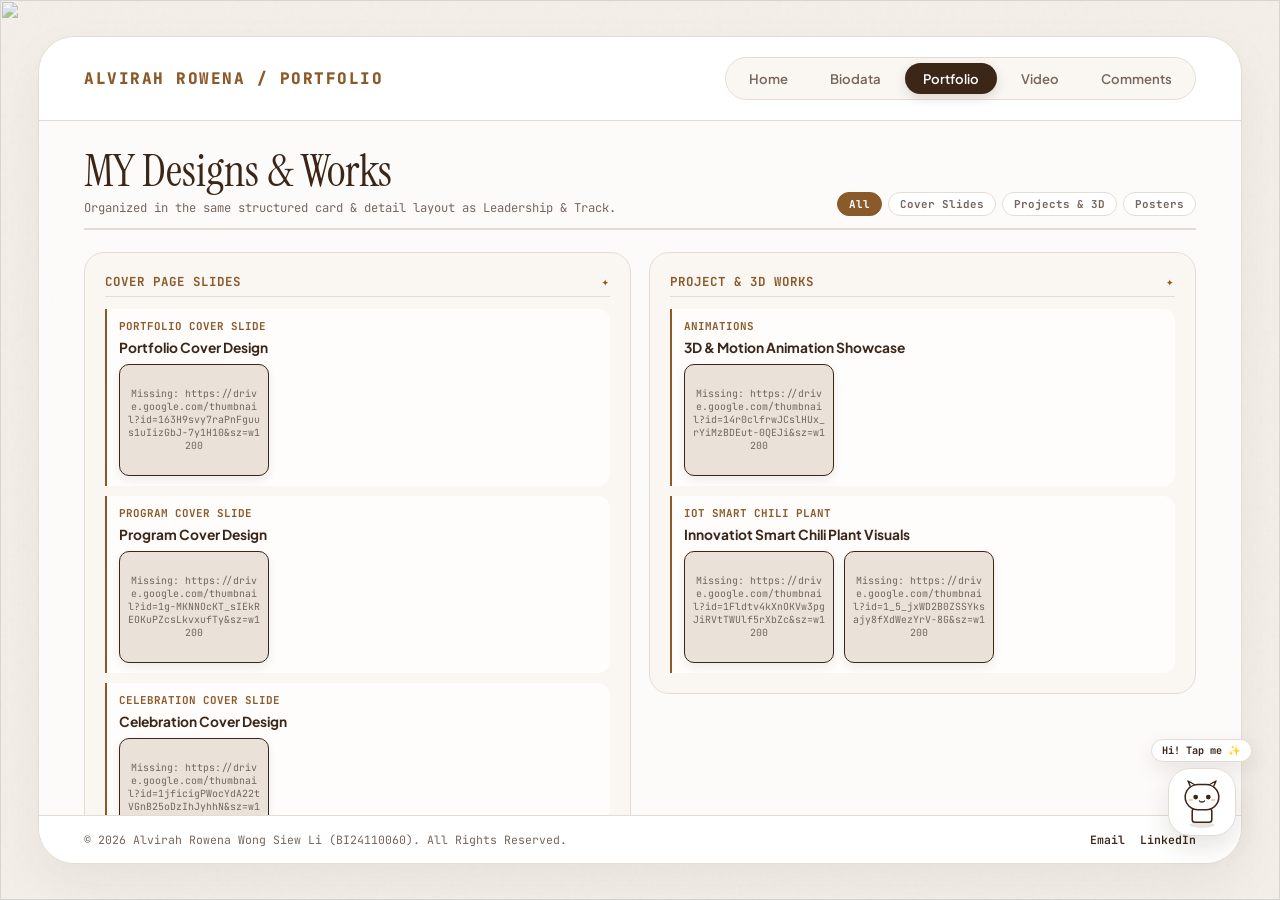
==== commit b8a91244: "Update biodata.html" ====
--- a/biodata.html
+++ b/biodata.html
@@ -3,7 +3,7 @@
 <head>
   <meta charset="UTF-8">
   <meta name="viewport" content="width=device-width, initial-scale=1.0">
-  <title>Alvirah Rowena | Advanced Biodata &amp; CV</title>
+  <title>Alvirah Rowena | Portfolio</title>
   <link href="https://fonts.googleapis.com/css2?family=Instrument+Serif:ital@0;1&family=Plus+Jakarta+Sans:wght@400;500;600;700;800&family=JetBrains+Mono:wght@400;600;700&display=swap" rel="stylesheet">
   <style>
     :root {
@@ -41,16 +41,20 @@
     .bg-video-container {
       position: fixed; inset: 0; z-index: 0; overflow: hidden; pointer-events: none; opacity: 0.55;
     }
-    .bg-video-container img { width: 100%; height: 100%; object-fit: cover; display: block; }
-
-    /* Animated White Container */
+    .bg-video-container img {
+      width: 100%;
+      height: 100%;
+      object-fit: cover;
+      display: block;
+    }
+
     .main-wrapper {
-      position: relative; z-index: 10; width: 94%; max-width: 1350px; height: 92vh;
+      position: relative; z-index: 10; width: 94%; max-width: 1400px; height: 92vh;
       background: var(--card-white);
       backdrop-filter: blur(8px);
       -webkit-backdrop-filter: blur(8px);
       border: 1.5px solid var(--border-taupe);
-      border-radius: 36px; box-shadow: 0 25px 65px rgba(59, 38, 24, 0.08);
+      border-radius: 36px; box-shadow: 0 20px 50px rgba(44, 34, 30, 0.06);
       display: flex; flex-direction: column; justify-content: space-between;
       overflow: hidden; isolation: isolate; margin: auto;
       opacity: 0;
@@ -67,7 +71,7 @@
 
     @keyframes wrapperShadowBreath {
       0%, 100% {
-        box-shadow: 0 25px 65px rgba(59, 38, 24, 0.08);
+        box-shadow: 0 20px 50px rgba(44, 34, 30, 0.06);
         border-color: var(--border-taupe);
       }
       50% {
@@ -87,77 +91,58 @@
 
     header.logo-nav {
       display: flex; align-items: center; justify-content: space-between;
-      padding: 18px 40px; border-bottom: 1px solid var(--border-taupe);
-      background: rgba(255, 255, 255, 0.88); backdrop-filter: blur(10px); flex-shrink: 0;
-      z-index: 20; gap: 12px;
+      padding: 20px 45px; border-bottom: 1px solid var(--border-taupe);
+      background: rgba(255, 255, 255, 0.88); backdrop-filter: blur(12px); flex-shrink: 0;
+      gap: 12px; z-index: 20;
       border-top-left-radius: 34px;
       border-top-right-radius: 34px;
     }
-    .logo-text { font-family: 'JetBrains Mono', monospace; font-size: 0.95rem; font-weight: 800; color: var(--brown-primary); letter-spacing: 1px; }
-    nav { display: flex; gap: 6px; background: var(--brown-light); padding: 4px; border-radius: 30px; border: 1.5px solid var(--border-taupe); flex-wrap: wrap; }
-    nav a { text-decoration: none; color: var(--text-muted); font-size: 0.82rem; font-weight: 600; padding: 6px 16px; border-radius: 20px; transition: all 0.25s ease; }
+    .logo-text { font-family: 'JetBrains Mono', monospace; font-size: 1rem; font-weight: 800; color: var(--brown-primary); letter-spacing: 1.5px; }
+    nav { display: flex; gap: 6px; background: var(--brown-light); padding: 5px; border-radius: 30px; border: 1.5px solid var(--border-taupe); flex-wrap: wrap; }
+    nav a { text-decoration: none; color: var(--text-muted); font-size: 0.82rem; font-weight: 600; padding: 7px 18px; border-radius: 20px; transition: all 0.25s ease; }
     nav a:hover { color: var(--brown-dark); background: #ffffff; }
-    nav a.active { background: #3b2618; color: #ffffff; }
+    nav a.active { background: var(--brown-dark); color: #ffffff; box-shadow: 0 4px 12px rgba(44,29,17,0.15); }
 
     .page-content {
-      padding: 25px 40px; flex: 1; overflow-y: auto; display: flex; flex-direction: column; justify-content: flex-start; gap: 16px;
+      padding: 28px 45px; flex: 1; overflow-y: auto; display: flex; flex-direction: column; gap: 22px;
       scrollbar-width: thin; scrollbar-color: var(--border-taupe) transparent;
     }
 
-    .bio-header-row {
-      display: flex; justify-content: space-between; align-items: flex-end; margin-bottom: 6px; border-bottom: 2px solid var(--border-taupe); padding-bottom: 10px; flex-shrink: 0;
+    .page-header-flex {
+      display: flex; justify-content: space-between; align-items: flex-end; flex-wrap: wrap;
+      border-bottom: 2px solid var(--border-taupe); padding-bottom: 12px; gap: 12px;
     }
     .page-title {
       font-family: 'Instrument Serif', serif; font-size: 2.8rem; font-weight: 400; color: var(--brown-dark); line-height: 1;
     }
-
-    .bio-layout-grid {
+    .page-subtitle {
+      font-family: 'JetBrains Mono', monospace; font-size: 0.76rem; color: var(--text-muted); margin-top: 6px;
+    }
+
+    .portfolio-filter-bar {
+      display: flex; gap: 6px; flex-wrap: wrap;
+    }
+    .filter-btn {
+      background: #ffffff; border: 1px solid var(--border-taupe); padding: 4px 11px; border-radius: 12px;
+      font-family: 'JetBrains Mono', monospace; font-size: 0.68rem; font-weight: 700; color: var(--text-muted); cursor: pointer;
+      transition: all 0.2s;
+    }
+    .filter-btn:hover, .filter-btn.active { background: var(--brown-primary); color: #fff; border-color: var(--brown-primary); }
+
+    .portfolio-cards-grid {
       display: grid;
-      grid-template-columns: 260px 1fr;
-      gap: 25px;
+      grid-template-columns: repeat(2, 1fr);
+      gap: 18px;
       align-items: start;
     }
-
-    .profile-sidebar {
-      display: flex;
-      flex-direction: column;
-      gap: 15px;
-    }
-    .profile-card-tilt {
-      width: 100%; background: var(--brown-light); border: 1.5px solid var(--border-taupe);
-      border-radius: 24px; padding: 10px; box-shadow: 0 12px 30px rgba(59, 38, 24, 0.08);
-      transform: rotate(-1deg); transition: transform 0.3s ease;
-    }
-    .profile-card-tilt:hover { transform: rotate(0deg) scale(1.02); }
-    .profile-img-box { width: 100%; height: 260px; border-radius: 16px; overflow: hidden; background: #e8dcd0; }
-    .profile-img-box img { width: 100%; height: 100%; object-fit: cover; display: block; }
-
-    .profile-quick-badge {
-      background: var(--brown-light); border: 1px solid var(--border-taupe);
-      border-radius: 16px; padding: 12px; font-family: 'JetBrains Mono', monospace; font-size: 0.72rem; color: var(--text-muted);
-      text-align: center; line-height: 1.5;
-    }
-    .profile-quick-badge strong { color: var(--brown-dark); display: block; font-size: 0.8rem; margin-bottom: 2px; }
-
-    .bio-tabs {
-      display: flex; gap: 8px; flex-wrap: wrap;
-    }
-    .tab-btn {
-      background: var(--brown-light); border: 1.5px solid var(--border-taupe); padding: 6px 16px;
-      border-radius: 20px; font-family: 'JetBrains Mono', monospace; font-size: 0.75rem; font-weight: 700;
-      color: var(--text-muted); cursor: pointer; transition: all 0.25s cubic-bezier(0.4, 0, 0.2, 1);
-    }
-    .tab-btn:hover { color: var(--brown-dark); background: #fff; border-color: var(--brown-primary); }
-    .tab-btn.active { background: var(--brown-dark); color: #fff; border-color: var(--brown-dark); box-shadow: 0 4px 12px rgba(59,38,24,0.15); }
-
-    .tab-pane { display: none; opacity: 0; transform: translateY(8px); transition: opacity 0.4s ease, transform 0.4s ease; }
-    .tab-pane.active#tab-skills { display: grid; grid-template-columns: repeat(3, 1fr); gap: 16px; opacity: 1; transform: translateY(0); }
-    .tab-pane.active#tab-timetable { display: grid; grid-template-columns: 1fr; gap: 16px; opacity: 1; transform: translateY(0); }
-    .tab-pane.active { display: grid; grid-template-columns: 1fr 1fr; gap: 16px; opacity: 1; transform: translateY(0); }
 
     .bio-card {
       background: var(--brown-light); border: 1.5px solid var(--border-taupe); border-radius: 20px; padding: 20px;
       transition: transform 0.3s ease, box-shadow 0.3s ease, border-color 0.3s ease;
+      min-width: 0;
+    }
+    .bio-card.hidden-card {
+      display: none;
     }
     .bio-card:hover {
       transform: translateY(-3px);
@@ -174,19 +159,20 @@
       list-style: none;
       display: flex;
       flex-direction: column;
-      gap: 12px;
+      gap: 10px;
     }
     .bio-unique-list li {
       display: flex;
       flex-direction: column;
-      gap: 2px;
-      font-size: 0.85rem;
+      gap: 6px;
+      font-size: 0.82rem;
       color: var(--text-muted);
       border-left: 2.5px solid var(--brown-primary);
       transition: border-color 0.2s ease, transform 0.2s ease, background 0.2s ease;
-      background: rgba(255,255,255,0.55);
-      padding: 8px 10px;
-      border-radius: 0 10px 10px 0;
+      background: rgba(255,255,255,0.68);
+      padding: 10px 12px;
+      border-radius: 0 12px 12px 0;
+      overflow-wrap: anywhere;
     }
     .bio-unique-list li:hover { transform: translateX(3px); background: #ffffff; border-color: var(--brown-dark); }
     .bio-unique-list li span.label {
@@ -198,110 +184,62 @@
     }
     .bio-unique-list li span.value {
       color: var(--brown-dark);
-      font-weight: 600;
-    }
-
-    .timetable-wrap {
+      font-weight: 700;
+      font-size: 0.86rem;
+    }
+
+    .work-thumbs-row {
+      display: flex;
+      flex-wrap: wrap;
+      gap: 10px;
+      margin-top: 2px;
+    }
+
+    .gallery-item {
+      position: relative;
+      width: 150px;
+      height: 112px;
+      border-radius: 10px;
+      overflow: hidden;
+      background: #eae2d8;
+      border: 1.5px solid var(--brown-dark);
+      cursor: pointer;
+      box-shadow: 0 4px 10px rgba(59, 38, 24, 0.08);
+      transition: transform 0.25s ease, box-shadow 0.25s ease;
+      flex-shrink: 0;
+    }
+    .gallery-item:hover {
+      transform: translateY(-2px);
+      box-shadow: 0 8px 18px rgba(139, 90, 43, 0.14);
+      border-color: var(--brown-primary);
+    }
+    .gallery-item img {
       width: 100%;
-      overflow-x: auto;
-      -webkit-overflow-scrolling: touch;
+      height: 100%;
+      object-fit: cover;
+      display: block;
+      transition: transform 0.35s ease;
+    }
+    .gallery-item img:hover {
+      transform: scale(1.05);
+    }
+
+    #imageModal {
+      display: none;
+      position: fixed; inset: 0;
+      background: rgba(44, 29, 17, 0.85);
+      z-index: 1000;
+      justify-content: center; align-items: center;
+      backdrop-filter: blur(8px);
+      padding: 16px;
+    }
+    #imageModal img {
+      max-width: 88vw; max-height: 88vh;
       border-radius: 14px;
-      border: 1px solid var(--border-taupe);
-      background: rgba(255, 255, 255, 0.72);
-    }
-    table.timetable-grid {
-      width: 100%;
-      border-collapse: collapse;
-      min-width: 720px;
-      font-size: 0.78rem;
-    }
-    table.timetable-grid th {
-      background: var(--brown-dark);
-      color: #ffffff;
-      font-family: 'JetBrains Mono', monospace;
-      font-size: 0.72rem;
-      letter-spacing: 0.6px;
-      padding: 10px 12px;
-      text-align: center;
-      border: 1px solid rgba(255, 255, 255, 0.14);
-    }
-    table.timetable-grid td.time-col {
-      background: #c86d2d;
-      color: #ffffff;
-      font-family: 'JetBrains Mono', monospace;
-      font-size: 0.7rem;
-      font-weight: 700;
-      text-align: center;
-      padding: 10px;
-      width: 115px;
-      border: 1px solid rgba(255, 255, 255, 0.18);
-      white-space: nowrap;
-    }
-    table.timetable-grid td.slot-cell {
-      padding: 8px;
-      border: 1px solid var(--border-taupe);
-      vertical-align: middle;
-      text-align: center;
-      background: rgba(255, 255, 255, 0.45);
-      transition: background 0.2s ease, opacity 0.25s ease;
-    }
-    table.timetable-grid td.slot-cell.dimmed {
-      opacity: 0.28;
-    }
-    .class-pill {
-      border-radius: 10px;
-      padding: 8px 9px;
-      line-height: 1.35;
-      color: var(--brown-dark);
-      border: 1px solid rgba(59, 38, 24, 0.14);
-      transition: transform 0.2s ease, box-shadow 0.2s ease;
-    }
-    .class-pill:hover {
-      transform: translateY(-2px);
-      box-shadow: 0 6px 14px rgba(59, 38, 24, 0.1);
-    }
-    .class-pill strong {
-      display: block;
-      font-family: 'JetBrains Mono', monospace;
-      font-size: 0.7rem;
-      margin-bottom: 2px;
-    }
-    .class-pill span {
-      display: block;
-      font-size: 0.68rem;
-      font-weight: 600;
-    }
-    .slot-grey { background: #e2e2e2; }
-    .slot-cream { background: #f8f5dc; }
-    .slot-tan { background: #e3c48d; }
-    .slot-gold { background: #f8dd56; }
-
-    .skill-filter-btns {
-      display: flex; gap: 4px; margin-bottom: 0; flex-wrap: wrap;
-    }
-    .filter-btn {
-      background: #ffffff; border: 1px solid var(--border-taupe); padding: 2px 8px; border-radius: 10px;
-      font-family: 'JetBrains Mono', monospace; font-size: 0.6rem; font-weight: 700; color: var(--text-muted); cursor: pointer;
-      transition: all 0.2s;
-    }
-    .filter-btn:hover, .filter-btn.active { background: var(--brown-primary); color: #fff; border-color: var(--brown-primary); }
-
-    .skill-container { display: flex; flex-direction: column; gap: 12px; }
-    .skill-item {
-      margin-bottom: 4px; padding: 8px 10px; background: rgba(255,255,255,0.7); border-radius: 12px; border: 1px solid transparent;
-      transition: all 0.3s ease; cursor: pointer;
-    }
-    .skill-item:hover {
-      background: #ffffff; border-color: var(--brown-primary); transform: scale(1.02); box-shadow: 0 4px 12px rgba(139,90,43,0.1);
-    }
-    .skill-info { display: flex; justify-content: space-between; font-family: 'JetBrains Mono', monospace; font-size: 0.74rem; font-weight: 700; color: var(--brown-dark); margin-bottom: 4px; }
-    .skill-badge {
-      font-size: 0.6rem; padding: 1px 6px; border-radius: 6px; background: var(--brown-primary); color: #fff; text-transform: uppercase;
-    }
-    .skill-bar-bg { width: 100%; height: 6px; background: #e8dcd0; border-radius: 10px; overflow: hidden; }
-    .skill-bar-fill { height: 100%; background: var(--brown-primary); border-radius: 10px; width: 0; transition: width 1s cubic-bezier(0.1, 0.9, 0.2, 1); }
-
-    /* Pure White Chibi Companion */
+      border: 2px solid var(--border-taupe);
+      box-shadow: 0 30px 60px rgba(0,0,0,0.4);
+    }
+
     .chibi-companion {
       position: fixed;
       right: 28px;
@@ -381,13 +319,13 @@
     }
 
     footer.footer-area {
-      padding: 14px 40px; border-top: 1px solid var(--border-taupe); background: rgba(255, 255, 255, 0.88);
-      display: flex; justify-content: space-between; align-items: center; font-family: 'JetBrains Mono', monospace; font-size: 0.73rem; color: var(--text-muted); flex-shrink: 0; gap: 10px;
+      padding: 16px 45px; border-top: 1px solid var(--border-taupe); background: rgba(255, 255, 255, 0.88);
+      display: flex; justify-content: space-between; align-items: center; font-family: 'JetBrains Mono', monospace; font-size: 0.72rem; color: var(--text-muted); flex-shrink: 0; gap: 10px;
       border-bottom-left-radius: 34px;
       border-bottom-right-radius: 34px;
     }
-    .footer-links { display: flex; gap: 12px; }
-    .footer-links a { color: var(--brown-dark); text-decoration: none; font-weight: 600; }
+    .footer-links { display: flex; gap: 15px; }
+    .footer-links a { color: var(--brown-dark); text-decoration: none; font-weight: 600; transition: color 0.2s; }
     .footer-links a:hover { color: var(--brown-primary); }
 
     /* Tablet Breakpoint (641px to 1024px) */
@@ -416,40 +354,12 @@
         border-top-right-radius: 26px;
       }
       .page-content {
-        padding: 20px 24px;
+        padding: 22px 24px 80px;
         overflow: visible;
       }
-      .bio-layout-grid {
+      .portfolio-cards-grid {
         grid-template-columns: 1fr;
-        gap: 20px;
-      }
-      .profile-sidebar {
-        display: grid;
-        grid-template-columns: 200px 1fr;
-        align-items: center;
-        gap: 18px;
-      }
-      .profile-card-tilt {
-        max-width: 200px;
-        margin: 0;
-      }
-      .profile-img-box {
-        height: 200px;
-      }
-      .profile-quick-badge {
-        text-align: left;
-        padding: 16px;
-      }
-      .tab-pane.active#tab-skills {
-        grid-template-columns: repeat(2, 1fr);
-      }
-      .tab-pane.active {
-        grid-template-columns: 1fr;
-      }
-      .bio-header-row {
-        flex-direction: column;
-        align-items: flex-start;
-        gap: 12px;
+        gap: 16px;
       }
       .chibi-companion {
         right: 18px;
@@ -473,58 +383,44 @@
         min-height: calc(100vh - 20px);
       }
       header.logo-nav {
-        padding: 14px;
-        gap: 10px;
+        padding: 12px 14px;
+        gap: 8px;
         border-top-left-radius: 20px;
         border-top-right-radius: 20px;
       }
       .logo-text {
-        font-size: 0.82rem;
+        font-size: 0.8rem;
         text-align: center;
+        letter-spacing: 0.8px;
       }
       nav {
         width: 100%;
+        max-width: 100%;
         justify-content: center;
         border-radius: 16px;
         gap: 4px;
-        padding: 5px;
+        padding: 4px;
       }
       nav a {
-        font-size: 0.74rem;
-        padding: 6px 11px;
+        font-size: 0.72rem;
+        padding: 5px 10px;
+        white-space: nowrap;
       }
       .page-content {
-        padding: 16px 14px 80px;
-        gap: 14px;
+        padding: 16px 14px 84px;
+        gap: 16px;
+      }
+      .page-header-flex {
+        flex-direction: column;
+        align-items: flex-start;
       }
       .page-title {
         font-size: 2.1rem;
       }
-      .bio-tabs {
-        gap: 6px;
-      }
-      .tab-btn {
-        font-size: 0.68rem;
-        padding: 5px 12px;
-      }
-      .profile-sidebar {
-        grid-template-columns: 1fr;
-        gap: 12px;
-      }
-      .profile-card-tilt {
-        max-width: 210px;
-        margin: 0 auto;
-      }
-      .profile-img-box {
-        height: 210px;
-      }
-      .profile-quick-badge {
-        text-align: center;
-        padding: 12px;
-      }
-      .tab-pane.active,
-      .tab-pane.active#tab-skills,
-      .tab-pane.active#tab-timetable {
+      .page-subtitle {
+        font-size: 0.7rem;
+      }
+      .portfolio-cards-grid {
         grid-template-columns: 1fr;
         gap: 14px;
       }
@@ -532,10 +428,14 @@
         padding: 15px;
         border-radius: 16px;
       }
+      .gallery-item {
+        width: calc(50% - 5px);
+        height: 98px;
+      }
       .chibi-companion {
-        right: 12px;
+        right: 10px;
         bottom: 12px;
-        transform: scale(0.78);
+        transform: scale(0.72);
         transform-origin: bottom right;
       }
       .chibi-avatar-shell { width: 58px; height: 58px; border-radius: 18px; }
@@ -551,87 +451,208 @@
     }
   </style>
   <script>
-    function switchTab(evt, tabId) {
-      const panes = document.querySelectorAll('.tab-pane');
-      panes.forEach(p => p.classList.remove('active'));
-      const buttons = document.querySelectorAll('.tab-btn');
-      buttons.forEach(b => b.classList.remove('active'));
-
-      const target = document.getElementById(tabId);
-      target.classList.add('active');
-      evt.currentTarget.classList.add('active');
-
-      if (tabId === 'tab-skills') {
-        setTimeout(() => {
-          document.querySelectorAll('.skill-bar-fill').forEach(bar => {
-            bar.style.width = bar.getAttribute('data-width');
-          });
-        }, 100);
-      }
-    }
-
-    function filterCardSkills(containerId, level, btnElement) {
-      const parentCard = document.getElementById(containerId);
-      parentCard.querySelectorAll('.filter-btn').forEach(b => b.classList.remove('active'));
-      btnElement.classList.add('active');
-
-      const items = parentCard.querySelectorAll('.skill-item');
-      items.forEach(item => {
-        const itemLevel = item.getAttribute('data-level');
-        if (level === 'all' || itemLevel === level) {
-          item.style.display = 'block';
+    const rawBaseUrl = "https://raw.githubusercontent.com/alvierowena25/Alvirah-Rowena-Portfolio/main";
+
+    const portfolioCards = [
+      {
+        id: "card-cover-slides",
+        category: "slides",
+        heading: "Cover Page Slides",
+        items: [
+          {
+            label: "Portfolio Cover Slide",
+            name: "Portfolio Cover Design",
+            files: ["https://drive.google.com/thumbnail?id=163H9svy7raPnFguus1uIizGbJ-7y1H10&sz=w1200"]
+          },
+          {
+            label: "Program Cover Slide",
+            name: "Program Cover Design",
+            files: ["https://drive.google.com/thumbnail?id=1g-MKNNOcKT_sIEkREOKuPZcsLkvxufTy&sz=w1200"]
+          },
+          {
+            label: "Celebration Cover Slide",
+            name: "Celebration Cover Design",
+            files: ["https://drive.google.com/thumbnail?id=1jficigPWocYdA22tVGnB25oDzIhJyhhN&sz=w1200"]
+          }
+        ]
+      },
+      {
+        id: "card-project-works",
+        category: "projects",
+        heading: "Project & 3D Works",
+        items: [
+          {
+            label: "Animations",
+            name: "3D & Motion Animation Showcase",
+            files: ["https://drive.google.com/thumbnail?id=14r0clfrwJCslHUx_rYiMzBDEut-0QEJi&sz=w1200"]
+          },
+          {
+            label: "IoT Smart Chili Plant",
+            name: "Innovatiot Smart Chili Plant Visuals",
+            files: [
+              "https://drive.google.com/thumbnail?id=1Fldtv4kXnOKVw3pgJiRVtTWUlf5rXbZc&sz=w1200",
+              "https://drive.google.com/thumbnail?id=1_5_jxWD2B0ZSSYksajy8fXdWezYrV-8G&sz=w1200"
+            ]
+          }
+        ]
+      },
+      {
+        id: "card-merch-syabas",
+        category: "posters",
+        heading: "Merchandise & Congratulatory Posters",
+        items: [
+          {
+            label: "Merchandise Posters",
+            name: "Event & Club Merchandise Posters",
+            files: [
+              "https://drive.google.com/thumbnail?id=1QtOp_ZG-niPHOxcGtaioamCyPdrRV9xW&sz=w1200",
+              "https://drive.google.com/thumbnail?id=19BRY3crrcTE6BgEVP_XMgyRV6D2MK1R0&sz=w1200"
+            ]
+          },
+          {
+            label: "Syabas & Tahniah Posters",
+            name: "Syabas & Tahniah Appreciation Posters",
+            files: [
+              "https://drive.google.com/thumbnail?id=1dPHlLCfj1ugUyBvP8E2NtB6PSZRCLRcp&sz=w1200",
+              "https://drive.google.com/thumbnail?id=1UoAo8Ep2PeMTZBj0D8ZhbrTK5-kfnYQE&sz=w1200"
+            ]
+          }
+        ]
+      },
+      {
+        id: "card-program-celebrations",
+        category: "posters",
+        heading: "Program & Celebrations Posters",
+        items: [
+          {
+            label: "Program Posters",
+            name: "Campus & Student Program Posters",
+            files: ["https://drive.google.com/thumbnail?id=18onVyxC3fbVr0lMZVVd2fZtj9YHa52vc&sz=w1200"]
+          },
+          {
+            label: "Celebrations Posters",
+            name: "Festive & Celebration Posters",
+            files: ["https://drive.google.com/thumbnail?id=1uB2bvZ-Y_fTUmiQ5AE2TZOnKMxr0sboC&sz=w1200"]
+          }
+        ]
+      }
+    ];
+
+    function resolveImageSrc(baseUrl, filename) {
+      if (/^https?:\/\//i.test(filename)) {
+        return filename;
+      }
+      return `${baseUrl}/${filename}`;
+    }
+
+    function filterPortfolio(category, btnElement) {
+      document.querySelectorAll(".portfolio-filter-bar .filter-btn").forEach((b) => b.classList.remove("active"));
+      btnElement.classList.add("active");
+
+      document.querySelectorAll("#portfolioCardsGrid .bio-card").forEach((card) => {
+        const cardCat = card.getAttribute("data-category");
+        if (category === "all" || cardCat === category) {
+          card.classList.remove("hidden-card");
         } else {
-          item.style.display = 'none';
+          card.classList.add("hidden-card");
         }
       });
     }
 
-    function filterLeadershipByYear(containerId, year, btnElement) {
-      const parentCard = document.getElementById(containerId);
-      parentCard.querySelectorAll('.filter-btn').forEach(b => b.classList.remove('active'));
-      btnElement.classList.add('active');
-
-      const listItems = parentCard.querySelectorAll('.bio-unique-list li');
-      listItems.forEach(li => {
-        const itemYear = li.getAttribute('data-year');
-        if (year === 'all' || itemYear === year) {
-          li.style.display = 'flex';
-        } else {
-          li.style.display = 'none';
-        }
+    function buildPortfolioCards() {
+      const gridContainer = document.getElementById("portfolioCardsGrid");
+      if (!gridContainer) return;
+      gridContainer.innerHTML = "";
+
+      portfolioCards.forEach((cardData) => {
+        const card = document.createElement("div");
+        card.className = "bio-card";
+        card.id = cardData.id;
+        card.setAttribute("data-category", cardData.category);
+
+        const heading = document.createElement("h3");
+        heading.innerHTML = `<span>${cardData.heading}</span><span>✦</span>`;
+        card.appendChild(heading);
+
+        const list = document.createElement("ul");
+        list.className = "bio-unique-list";
+
+        cardData.items.forEach((item) => {
+          const li = document.createElement("li");
+
+          const labelEl = document.createElement("span");
+          labelEl.className = "label";
+          labelEl.textContent = item.label;
+
+          const valueEl = document.createElement("span");
+          valueEl.className = "value";
+          valueEl.textContent = item.name;
+
+          const thumbsRow = document.createElement("div");
+          thumbsRow.className = "work-thumbs-row";
+
+          item.files.forEach((filename) => {
+            const itemDiv = document.createElement("div");
+            itemDiv.className = "gallery-item";
+
+            const img = document.createElement("img");
+            img.src = resolveImageSrc(rawBaseUrl, filename);
+            img.alt = `${item.name} — ${filename.split("/").pop()}`;
+            img.loading = "lazy";
+            img.onclick = () => openModal(img.src);
+            img.onerror = () => {
+              itemDiv.style.display = "flex";
+              itemDiv.style.alignItems = "center";
+              itemDiv.style.justifyContent = "center";
+              itemDiv.style.padding = "8px";
+              itemDiv.style.fontSize = "0.62rem";
+              itemDiv.style.fontFamily = "'JetBrains Mono', monospace";
+              itemDiv.style.textAlign = "center";
+              itemDiv.style.wordBreak = "break-all";
+              itemDiv.textContent = `Missing: ${filename}`;
+            };
+
+            itemDiv.appendChild(img);
+            thumbsRow.appendChild(itemDiv);
+          });
+
+          li.appendChild(labelEl);
+          li.appendChild(valueEl);
+          li.appendChild(thumbsRow);
+          list.appendChild(li);
+        });
+
+        card.appendChild(list);
+        gridContainer.appendChild(card);
       });
     }
 
-    function filterTimetableDay(day, btnElement) {
-      const card = document.getElementById('card-class-timetable');
-      card.querySelectorAll('.filter-btn').forEach(b => b.classList.remove('active'));
-      btnElement.classList.add('active');
-
-      const cells = card.querySelectorAll('td.slot-cell');
-      cells.forEach(cell => {
-        const cellDay = cell.getAttribute('data-day');
-        if (day === 'all' || cellDay === day) {
-          cell.classList.remove('dimmed');
-        } else {
-          cell.classList.add('dimmed');
-        }
-      });
-    }
+    function openModal(imgSrc) {
+      const modal = document.getElementById("imageModal");
+      const modalImg = document.getElementById("modalImg");
+      modalImg.src = imgSrc;
+      modal.style.display = "flex";
+    }
+
+    function closeModal() {
+      document.getElementById("imageModal").style.display = "none";
+      document.getElementById("modalImg").src = "";
+    }
+
+    document.addEventListener("keydown", (e) => {
+      if (e.key === "Escape") closeModal();
+    });
 
     window.onload = function() {
-      setTimeout(() => {
-        document.querySelectorAll('.tab-pane.active .skill-bar-fill').forEach(bar => {
-          bar.style.width = bar.getAttribute('data-width');
-        });
-      }, 200);
-
-      const chibi = document.getElementById('chibiCompanion');
-      const chibiBubble = document.getElementById('chibiBubble');
+      buildPortfolioCards();
+
+      const chibi = document.getElementById("chibiCompanion");
+      const chibiBubble = document.getElementById("chibiBubble");
       const chibiLines = [
         "Hi! Tap me ✨",
-        "Check my CV & skills!",
-        "Timetable tab is ready!",
-        "UMSKAL Multimedia"
+        "Tap any poster to zoom!",
+        "3D renders & posters inside",
+        "Designed by Alvirah"
       ];
       let chibiIndex = 0;
 
@@ -641,9 +662,9 @@
       }
 
       if (chibi && chibiBubble) {
-        chibi.addEventListener('click', cycleChibiLine);
-        chibi.addEventListener('keydown', (e) => {
-          if (e.key === 'Enter' || e.key === ' ') {
+        chibi.addEventListener("click", cycleChibiLine);
+        chibi.addEventListener("keydown", (e) => {
+          if (e.key === "Enter" || e.key === " ") {
             e.preventDefault();
             cycleChibiLine();
           }
@@ -653,448 +674,43 @@
   </script>
 </head>
 <body>
-<div class="paper-grain"></div>
-<div class="bg-video-container">
-  <img src="https://drive.google.com/thumbnail?id=1bNPZwzJBS1UO__WUuqtxpzjgOpq4CXgw&sz=w1920" alt="" aria-hidden="true">
-</div>
+  <div class="paper-grain"></div>
+  <div class="bg-video-container">
+    <img src="https://drive.google.com/thumbnail?id=1bNPZwzJBS1UO__WUuqtxpzjgOpq4CXgw&sz=w1920" alt="" aria-hidden="true">
+  </div>
+
   <div class="main-wrapper">
     <header class="logo-nav">
-      <div class="logo-text">MY WEBSITE PORTFOLIO</div>
+      <div class="logo-text">ALVIRAH ROWENA / PORTFOLIO</div>
       <nav>
         <a href="index.html">Home</a>
-        <a href="biodata.html" class="active">Biodata</a>
-        <a href="portfolio.html">Portfolio</a>
+        <a href="biodata.html">Biodata</a>
+        <a href="portfolio.html" class="active">Portfolio</a>
         <a href="video.html">Video</a>
         <a href="comments.html">Comments</a>
       </nav>
     </header>
 
     <main class="page-content">
-      <div>
-        <h1 class="page-title">Who Am I?</h1>
-        <p style="color: var(--text-muted); font-size: 0.85rem; font-family: 'JetBrains Mono', monospace; margin-top: 4px;">
-          Multimedia Technology student, designer, content creator, and aspiring digital innovator.
-        </p>
-      </div>
-
-      <div class="bio-header-row">
-        <div class="bio-tabs">
-          <button class="tab-btn active" onclick="switchTab(event, 'tab-academic')">Academic &amp; Bio</button>
-          <button class="tab-btn" onclick="switchTab(event, 'tab-skills')">Technical Skills</button>
-          <button class="tab-btn" onclick="switchTab(event, 'tab-leadership')">Leadership &amp; Track</button>
-          <button class="tab-btn" onclick="switchTab(event, 'tab-timetable')">Class Timetable</button>
+      <div class="page-header-flex">
+        <div>
+          <h1 class="page-title">MY Designs &amp; Works</h1>
+          <p class="page-subtitle">Organized in the same structured card &amp; detail layout as Leadership &amp; Track.</p>
+        </div>
+        <div class="portfolio-filter-bar">
+          <button class="filter-btn active" onclick="filterPortfolio('all', this)">All</button>
+          <button class="filter-btn" onclick="filterPortfolio('slides', this)">Cover Slides</button>
+          <button class="filter-btn" onclick="filterPortfolio('projects', this)">Projects &amp; 3D</button>
+          <button class="filter-btn" onclick="filterPortfolio('posters', this)">Posters</button>
         </div>
       </div>
 
-      <div class="bio-layout-grid">
-        <div class="profile-sidebar">
-          <div class="profile-card-tilt">
-            <div class="profile-img-box">
-              <img
-                src="https://drive.google.com/thumbnail?id=1Ly952FjpA66JGSxGXEfLEeLapgKRRUUO&sz=w800"
-                alt="Alvirah Rowena"
-                onerror="this.onerror=null; this.src='media/profile.jpg.jpeg';"
-              >
-            </div>
-          </div>
-          <div class="profile-quick-badge">
-            <strong>Alvirah Rowena Wong Siew Li</strong>
-            BI24110060 • UMSKAL <br>
-            UH6481003 Multimedia Technology (HC12)
-          </div>
-        </div>
-
-        <div>
-          <div id="tab-academic" class="tab-pane active">
-            <div class="bio-card">
-              <h3>Academic Details <span>✦</span></h3>
-              <ul class="bio-unique-list">
-                <li>
-                  <span class="label">Full Name</span>
-                  <span class="value">Alvirah Rowena Wong Siew Li</span>
-                </li>
-                <li>
-                  <span class="label">Degree Programme</span>
-                  <span class="value">Bachelor of Information Technology with Honours (Multimedia Technology)</span>
-                </li>
-                <li>
-                  <span class="label">Standing &amp; CGPA</span>
-                  <span class="value">Undergraduate | Year 3</span>
-                </li>
-                <li>
-                  <span class="label">Institution</span>
-                  <span class="value">Universiti Malaysia Sabah Kampus Antarabangsa Labuan (UMSKAL)</span>
-                </li>
-                <li>
-                  <span class="label">Achievements</span>
-                  <span class="value">Innovatiot 2026, Smart Tech Innovation Exhibition</span><span>3rd Place</span>
-                  <span class="value">Academic Project Management, English for Occupational Purposes</span><span>1st Place</span>
-                </li>
-              </ul>
-            </div>
-            <div class="bio-card">
-              <h3>Personal Background <span>✦</span></h3>
-              <ul class="bio-unique-list">
-                <li>
-                  <span class="label">Base Location</span>
-                  <span class="value">Kota Kinabalu &amp; Labuan, Sabah</span>
-                </li>
-                <li>
-                  <span class="label">Email</span>
-                  <span class="value">alvierowena25@gmail.com</span>
-                </li>
-                <li>
-                  <span class="label">Phone Number</span>
-                  <span class="value">011-69304352</span>
-                </li>
-                <li>
-                  <span class="label">Social Networks</span>
-                  <span class="value">IG: @alvieepii | TikTok: @alvieyy</span>
-                </li>
-              </ul>
-            </div>
-          </div>
-
-          <div id="tab-skills" class="tab-pane">
-            <div class="bio-card" id="card-software">
-              <h3>
-                <span>Software</span>
-                <div class="skill-filter-btns">
-                  <button class="filter-btn active" onclick="filterCardSkills('card-software', 'all', this)">All</button>
-                  <button class="filter-btn" onclick="filterCardSkills('card-software', 'expert', this)">Expert</button>
-                  <button class="filter-btn" onclick="filterCardSkills('card-software', 'intermediate', this)">intermediate</button>
-                </div>
-              </h3>
-
-              <div class="skill-container">
-                <div class="skill-item" data-level="expert">
-                  <div class="skill-info">
-                    <span>Blender &amp; Canva</span>
-                    <span class="skill-badge">Expert</span>
-                  </div>
-                  <div class="skill-bar-bg"><div class="skill-bar-fill" data-width="95%"></div></div>
-                </div>
-
-                <div class="skill-item" data-level="intermediate">
-                  <div class="skill-info">
-                    <span>MS Word &amp; Excel</span>
-                    <span class="skill-badge" style="background: var(--text-muted);">Level 3</span>
-                  </div>
-                  <div class="skill-bar-bg"><div class="skill-bar-fill" data-width="95%"></div></div>
-                </div>
-
-                <div class="skill-item" data-level="intermediate">
-                  <div class="skill-info">
-                    <span>Photoshop &amp; CapCut</span>
-                    <span class="skill-badge" style="background: var(--text-muted);">Expert</span>
-                  </div>
-                  <div class="skill-bar-bg"><div class="skill-bar-fill" data-width="95%"></div></div>
-                </div>
-              </div>
-            </div>
-
-            <div class="bio-card" id="card-competencies">
-              <h3>
-                <span>Languages</span>
-                <div class="skill-filter-btns">
-                  <button class="filter-btn active" onclick="filterCardSkills('card-competencies', 'all', this)">All</button>
-                  <button class="filter-btn" onclick="filterCardSkills('card-competencies', 'expert', this)">Expert</button>
-                  <button class="filter-btn" onclick="filterCardSkills('card-competencies', 'intermediate', this)">intermediate</button>
-                </div>
-              </h3>
-
-              <div class="skill-container">
-                <div class="skill-item" data-level="expert">
-                  <div class="skill-info">
-                    <span>Bahasa Melayu</span>
-                    <span class="skill-badge">Expert</span>
-                  </div>
-                  <div class="skill-bar-bg"><div class="skill-bar-fill" data-width="95%"></div></div>
-                </div>
-
-                <div class="skill-item" data-level="intermediate">
-                  <div class="skill-info">
-                    <span>English</span>
-                    <span class="skill-badge" style="background: var(--text-muted);">intermediate</span>
-                  </div>
-                  <div class="skill-bar-bg"><div class="skill-bar-fill" data-width="90%"></div></div>
-                </div>
-
-                <div class="skill-item" data-level="expert">
-                  <div class="skill-info">
-                    <span>Mandarin</span>
-                    <span class="skill-badge">intermediate</span>
-                  </div>
-                  <div class="skill-bar-bg"><div class="skill-bar-fill" data-width="80%"></div></div>
-                </div>
-              </div>
-            </div>
-
-            <div class="bio-card" id="card-multimedia">
-              <h3>
-                <span>Multimedia &amp; AI</span>
-                <div class="skill-filter-btns">
-                  <button class="filter-btn active" onclick="filterCardSkills('card-multimedia', 'all', this)">All</button>
-                  <button class="filter-btn" onclick="filterCardSkills('card-multimedia', 'expert', this)">Expert</button>
-                  <button class="filter-btn" onclick="filterCardSkills('card-multimedia', 'intermediate', this)">intermediate</button>
-                </div>
-              </h3>
-
-              <div class="skill-container">
-                <div class="skill-item" data-level="expert">
-                  <div class="skill-info">
-                    <span>AI</span>
-                    <span class="skill-badge">Expert</span>
-                  </div>
-                  <div class="skill-bar-bg"><div class="skill-bar-fill" data-width="90%"></div></div>
-                </div>
-
-                <div class="skill-item" data-level="intermediate">
-                  <div class="skill-info">
-                    <span>Video &amp; Motion Editing</span>
-                    <span class="skill-badge" style="background: var(--text-muted);">intermediate</span>
-                  </div>
-                  <div class="skill-bar-bg"><div class="skill-bar-fill" data-width="80%"></div></div>
-                </div>
-
-                <div class="skill-item" data-level="expert">
-                  <div class="skill-info">
-                    <span>Leadership &amp; Problem Solving</span>
-                    <span class="skill-badge">Expert</span>
-                  </div>
-                  <div class="skill-bar-bg"><div class="skill-bar-fill" data-width="95%"></div></div>
-                </div>
-              </div>
-            </div>
-          </div>
-
-          <div id="tab-leadership" class="tab-pane">
-            <div class="bio-card" id="card-lead-responsibilities">
-              <h3>
-                <span>Leadership &amp; Responsibilities</span>
-                <div class="skill-filter-btns">
-                  <button class="filter-btn active" onclick="filterLeadershipByYear('card-lead-responsibilities', 'all', this)">All</button>
-                  <button class="filter-btn" onclick="filterLeadershipByYear('card-lead-responsibilities', '2025', this)">2025/2026</button>
-                  <button class="filter-btn" onclick="filterLeadershipByYear('card-lead-responsibilities', '2024', this)">2024/2025</button>
-                </div>
-              </h3>
-              <ul class="bio-unique-list">
-                <li data-year="2025">
-                  <span class="label">Unit Komunikasi Korporat &amp; Kreatif Leader (2025/2026)</span>
-                  <span class="value">Kelab Sukarelawan Siswa UMSKAL (KESUWA-KAL)</span>
-                </li>
-                <li data-year="2025">
-                  <span class="label">PEMBIMBING SUAI MESRA KE-31 (PSM)</span>
-                  <span class="value">Unit Pendaftaran dan Informatik</span>
-                </li>
-                <li data-year="2024">
-                  <span class="label">Academic Coordination (2024/2025)</span>
-                  <span class="value">Interim Course Leader</span>
-                </li>
-                <li data-year="2024">
-                  <span class="label">Faculty Secretariat (2024/2025)</span>
-                  <span class="value">Exco Media &amp; Publicity for PMFKI</span>
-                </li>
-                <li data-year="2019">
-                  <span class="label">Pre-University Era, Majlis Pemimpin Pelajar (2019-2021)</span>
-                  <span class="value">Biro Photographer, Multimedia &amp; Publicity (STPM)</span>
-                </li>
-              </ul>
-            </div>
-
-            <div class="bio-card" id="card-event-advisor">
-              <h3>
-                <span>Event Management &amp; Advisor</span>
-                <div class="skill-filter-btns">
-                  <button class="filter-btn active" onclick="filterLeadershipByYear('card-event-advisor', 'all', this)">All</button>
-                  <button class="filter-btn" onclick="filterLeadershipByYear('card-event-advisor', '2025', this)">2025</button>
-                  <button class="filter-btn" onclick="filterLeadershipByYear('card-event-advisor', '2026', this)">2026</button>
-                </div>
-              </h3>
-              <ul class="bio-unique-list">
-                <li data-year="2025">
-                  <span class="label">Program Advisor (2024/2025)</span>
-                  <span class="value">UMS-PRINT and Cat Show</span>
-                </li>
-                <li data-year="2025">
-                  <span class="label">AJK PROTOKOL &amp; AJK MEDIA DAN PUBLISITI (2025)</span>
-                  <span class="value">FKI Open Day 2025 (Media, Publicity &amp; Protocol Unit)</span>
-                </li>
-                <li data-year="2025">
-                  <span class="label">Representing Kelab Rakan Muda (2025)</span>
-                  <span class="value">Program Training Skuad Kita Pengguna (TOS)</span>
-                </li>
-                <li data-year="2025">
-                  <span class="label">Unit 3K &amp; Informal MC (2025)</span>
-                  <span class="value">Program Perdana: Perangi Denggi, Anak Muda!</span>
-                </li>
-                <li data-year="2025">
-                  <span class="label">AJK TEKNIKAL &amp; AJK LOGISTIK (2025)</span>
-                  <span class="value">Program RHB Finance XP</span>
-                </li>
-                <li data-year="2026">
-                  <span class="label">Leader Unit 3K, Informal MC &amp; Supervise Media &amp; Publisiti (2026)</span>
-                  <span class="value">Program EduSahabat</span>
-                </li>
-                <li data-year="2026">
-                  <span class="label">Leader Unit 3K &amp; Informal MC (2026)</span>
-                  <span class="value">Program Inside Out</span>
-                </li>
-              </ul>
-            </div>
-          </div>
-
-          <div id="tab-timetable" class="tab-pane">
-            <div class="bio-card" id="card-class-timetable">
-              <h3>
-                <span>Class Timetable Schedule <span>✦</span></span>
-                <div class="skill-filter-btns">
-                  <button class="filter-btn active" onclick="filterTimetableDay('all', this)">All Days</button>
-                  <button class="filter-btn" onclick="filterTimetableDay('mon', this)">Mon</button>
-                  <button class="filter-btn" onclick="filterTimetableDay('tues', this)">Tues</button>
-                  <button class="filter-btn" onclick="filterTimetableDay('wed', this)">Wed</button>
-                  <button class="filter-btn" onclick="filterTimetableDay('thurs', this)">Thurs</button>
-                  <button class="filter-btn" onclick="filterTimetableDay('fri', this)">Fri</button>
-                </div>
-              </h3>
-
-              <div class="timetable-wrap">
-                <table class="timetable-grid">
-                  <thead>
-                    <tr>
-                      <th>Time</th>
-                      <th>MON</th>
-                      <th>TUES</th>
-                      <th>WED</th>
-                      <th>THURS</th>
-                      <th>FRI</th>
-                    </tr>
-                  </thead>
-                  <tbody>
-                    <tr>
-                      <td class="time-col">08:00 - 09:00<br>09:00 - 10:00</td>
-                      <td class="slot-cell" data-day="mon">
-                        <div class="class-pill slot-grey">
-                          <strong>IM22503</strong>
-                          <span>MULTIMEDIA WEB PROGRAMMING</span>
-                          <span>DR. NUR FARAH</span>
-                          <span>P1G | SEC01</span>
-                        </div>
-                      </td>
-                      <td class="slot-cell" data-day="tues">
-                        <div class="class-pill slot-cream">
-                          <strong>AUGMENTED REALITY</strong>
-                          <span>(LAB, BESIDE TOILET)</span>
-                        </div>
-                      </td>
-                      <td class="slot-cell" data-day="wed">
-                        <div class="class-pill slot-tan">
-                          <strong>IM32303</strong>
-                          <span>COMPUTER GRAPHIC</span>
-                          <span>DR. WAN</span>
-                          <span>PODIUM C | SEC01</span>
-                        </div>
-                      </td>
-                      <td class="slot-cell" data-day="thurs">
-                        <div class="class-pill slot-cream">
-                          <strong>IP01903</strong>
-                          <span>TENAGA KERJA REALITY</span>
-                          <span>DR. TAMBRIN</span>
-                          <span>BT1 | SEC01</span>
-                        </div>
-                      </td>
-                      <td class="slot-cell" data-day="fri"></td>
-                    </tr>
-                    <tr>
-                      <td class="time-col">11:00 - 12:30</td>
-                      <td class="slot-cell" data-day="mon"></td>
-                      <td class="slot-cell" data-day="tues"></td>
-                      <td class="slot-cell" data-day="wed"></td>
-                      <td class="slot-cell" data-day="thurs">
-                        <div class="class-pill slot-tan">
-                          <strong>- LAB CLASS -</strong>
-                          <span>Computer Graphic</span>
-                          <span>(LAB GAMES)</span>
-                        </div>
-                      </td>
-                      <td class="slot-cell" data-day="fri"></td>
-                    </tr>
-                    <tr>
-                      <td class="time-col">02:00 - 03:00<br>03:00 - 04:00</td>
-                      <td class="slot-cell" data-day="mon">
-                        <div class="class-pill slot-grey">
-                          <strong>- LAB CLASS -</strong>
-                          <span>MULTIMEDIA WEB PROGRAMMING</span>
-                          <span>(E-COM)</span>
-                        </div>
-                      </td>
-                      <td class="slot-cell" data-day="tues"></td>
-                      <td class="slot-cell" data-day="wed"></td>
-                      <td class="slot-cell" data-day="thurs">
-                        <div class="class-pill slot-cream">
-                          <strong>IT32603</strong>
-                          <span>AUGMENTED REALITY</span>
-                          <span>DR. RYAN MACDONELL</span>
-                          <span>DKP3 | SEC01</span>
-                        </div>
-                      </td>
-                      <td class="slot-cell" data-day="fri">
-                        <div class="class-pill slot-gold">
-                          <strong>IT32503</strong>
-                          <span>CYBERSECURITY</span>
-                          <span>DR. AINNUR HAFIZAH</span>
-                          <span>DKP2 | SEC01</span>
-                        </div>
-                      </td>
-                    </tr>
-                    <tr>
-                      <td class="time-col">04:00 - 05:00</td>
-                      <td class="slot-cell" data-day="mon"></td>
-                      <td class="slot-cell" data-day="tues"></td>
-                      <td class="slot-cell" data-day="wed"></td>
-                      <td class="slot-cell" data-day="thurs"></td>
-                      <td class="slot-cell" data-day="fri">
-                        <div class="class-pill slot-gold">
-                          <strong>- LAB CLASS -</strong>
-                          <span>CYBERSECURITY</span>
-                          <span>(DKP 2)</span>
-                        </div>
-                      </td>
-                    </tr>
-                  </tbody>
-                </table>
-              </div>
-            </div>
-
-            <div class="bio-card">
-              <h3>Weekly Course &amp; Lab Summary <span>✦</span></h3>
-              <ul class="bio-unique-list">
-                <li>
-                  <span class="label">IM22503 — Multimedia Web Programming</span>
-                  <span class="value">Mon 08:00–10:00 (Dr. Nur Farah, P1G | SEC01) + Lab Mon 02:00–04:00 (E-COM)</span>
-                </li>
-                <li>
-                  <span class="label">IM32303 — Computer Graphic</span>
-                  <span class="value">Wed 08:00–10:00 (Dr. Wan, Podium C | SEC01) + Lab Thurs 11:00–12:30 (Lab Games)</span>
-                </li>
-                <li>
-                  <span class="label">Augmented Reality &amp; IT32603</span>
-                  <span class="value">Tues 08:00–10:00 (Lab, Beside Toilet) • Thurs 02:00–04:00 (Dr. Ryan Macdonell, DKP3 | SEC01)</span>
-                </li>
-                <li>
-                  <span class="label">IP01903 — Tenaga Kerja Reality</span>
-                  <span class="value">Thurs 08:00–10:00 (Dr. Tambrin, BT1 | SEC01)</span>
-                </li>
-                <li>
-                  <span class="label">IT32503 — Cybersecurity</span>
-                  <span class="value">Fri 02:00–04:00 (Dr. Ainnur Hafizah, DKP2 | SEC01) + Lab Fri 04:00–05:00 (DKP 2)</span>
-                </li>
-              </ul>
-            </div>
-          </div>
-        </div>
-      </div>
+      <div id="portfolioCardsGrid" class="portfolio-cards-grid"></div>
     </main>
+
+    <div id="imageModal" onclick="closeModal()">
+      <img id="modalImg" src="" alt="Full Resolution View">
+    </div>
 
     <footer class="footer-area">
       <span>&copy; 2026 Alvirah Rowena Wong Siew Li (BI24110060). All Rights Reserved.</span>
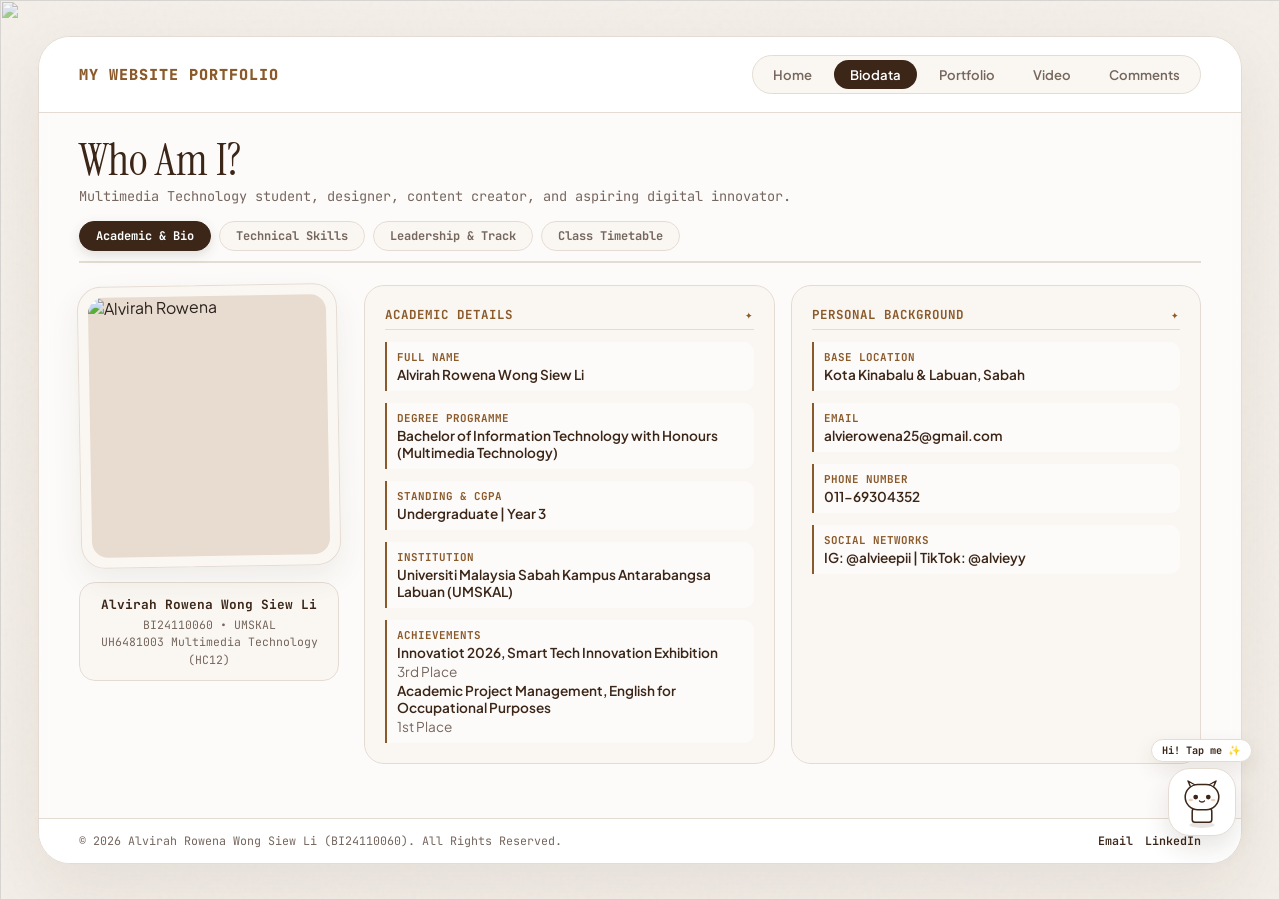
==== commit 2992710b: "Update biodata.html" ====
--- a/biodata.html
+++ b/biodata.html
@@ -3,7 +3,7 @@
 <head>
   <meta charset="UTF-8">
   <meta name="viewport" content="width=device-width, initial-scale=1.0">
-  <title>Alvirah Rowena | Portfolio</title>
+  <title>Alvirah Rowena | Advanced Biodata &amp; CV</title>
   <link href="https://fonts.googleapis.com/css2?family=Instrument+Serif:ital@0;1&family=Plus+Jakarta+Sans:wght@400;500;600;700;800&family=JetBrains+Mono:wght@400;600;700&display=swap" rel="stylesheet">
   <style>
     :root {
@@ -41,22 +41,18 @@
     .bg-video-container {
       position: fixed; inset: 0; z-index: 0; overflow: hidden; pointer-events: none; opacity: 0.55;
     }
-    .bg-video-container img {
-      width: 100%;
-      height: 100%;
-      object-fit: cover;
-      display: block;
-    }
-
+    .bg-video-container img { width: 100%; height: 100%; object-fit: cover; display: block; }
+
+    /* Animated White Container */
     .main-wrapper {
-      position: relative; z-index: 10; width: 94%; max-width: 1400px; height: 92vh;
+      position: relative; z-index: 10; width: 94%; max-width: 1350px; height: 92vh;
       background: var(--card-white);
       backdrop-filter: blur(8px);
       -webkit-backdrop-filter: blur(8px);
       border: 1.5px solid var(--border-taupe);
-      border-radius: 36px; box-shadow: 0 20px 50px rgba(44, 34, 30, 0.06);
+      border-radius: 32px; box-shadow: 0 25px 65px rgba(59, 38, 24, 0.08);
       display: flex; flex-direction: column; justify-content: space-between;
-      overflow: hidden; isolation: isolate; margin: auto;
+      overflow: hidden; margin: auto;
       opacity: 0;
       transform: translateY(18px) scale(0.985);
       animation:
@@ -71,7 +67,7 @@
 
     @keyframes wrapperShadowBreath {
       0%, 100% {
-        box-shadow: 0 20px 50px rgba(44, 34, 30, 0.06);
+        box-shadow: 0 25px 65px rgba(59, 38, 24, 0.08);
         border-color: var(--border-taupe);
       }
       50% {
@@ -91,58 +87,75 @@
 
     header.logo-nav {
       display: flex; align-items: center; justify-content: space-between;
-      padding: 20px 45px; border-bottom: 1px solid var(--border-taupe);
-      background: rgba(255, 255, 255, 0.88); backdrop-filter: blur(12px); flex-shrink: 0;
-      gap: 12px; z-index: 20;
-      border-top-left-radius: 34px;
-      border-top-right-radius: 34px;
-    }
-    .logo-text { font-family: 'JetBrains Mono', monospace; font-size: 1rem; font-weight: 800; color: var(--brown-primary); letter-spacing: 1.5px; }
-    nav { display: flex; gap: 6px; background: var(--brown-light); padding: 5px; border-radius: 30px; border: 1.5px solid var(--border-taupe); flex-wrap: wrap; }
-    nav a { text-decoration: none; color: var(--text-muted); font-size: 0.82rem; font-weight: 600; padding: 7px 18px; border-radius: 20px; transition: all 0.25s ease; }
+      padding: 18px 40px; border-bottom: 1px solid var(--border-taupe);
+      background: rgba(255, 255, 255, 0.88); backdrop-filter: blur(10px); flex-shrink: 0;
+      z-index: 20; gap: 12px;
+    }
+    .logo-text { font-family: 'JetBrains Mono', monospace; font-size: 0.95rem; font-weight: 800; color: var(--brown-primary); letter-spacing: 1px; }
+    nav { display: flex; gap: 6px; background: var(--brown-light); padding: 4px; border-radius: 30px; border: 1.5px solid var(--border-taupe); flex-wrap: wrap; }
+    nav a { text-decoration: none; color: var(--text-muted); font-size: 0.82rem; font-weight: 600; padding: 6px 16px; border-radius: 20px; transition: all 0.25s ease; }
     nav a:hover { color: var(--brown-dark); background: #ffffff; }
-    nav a.active { background: var(--brown-dark); color: #ffffff; box-shadow: 0 4px 12px rgba(44,29,17,0.15); }
+    nav a.active { background: #3b2618; color: #ffffff; }
 
     .page-content {
-      padding: 28px 45px; flex: 1; overflow-y: auto; display: flex; flex-direction: column; gap: 22px;
+      padding: 25px 40px; flex: 1; overflow-y: auto; display: flex; flex-direction: column; justify-content: flex-start; gap: 16px;
       scrollbar-width: thin; scrollbar-color: var(--border-taupe) transparent;
     }
 
-    .page-header-flex {
-      display: flex; justify-content: space-between; align-items: flex-end; flex-wrap: wrap;
-      border-bottom: 2px solid var(--border-taupe); padding-bottom: 12px; gap: 12px;
+    .bio-header-row {
+      display: flex; justify-content: space-between; align-items: flex-end; margin-bottom: 6px; border-bottom: 2px solid var(--border-taupe); padding-bottom: 10px; flex-shrink: 0;
     }
     .page-title {
       font-family: 'Instrument Serif', serif; font-size: 2.8rem; font-weight: 400; color: var(--brown-dark); line-height: 1;
     }
-    .page-subtitle {
-      font-family: 'JetBrains Mono', monospace; font-size: 0.76rem; color: var(--text-muted); margin-top: 6px;
-    }
-
-    .portfolio-filter-bar {
-      display: flex; gap: 6px; flex-wrap: wrap;
-    }
-    .filter-btn {
-      background: #ffffff; border: 1px solid var(--border-taupe); padding: 4px 11px; border-radius: 12px;
-      font-family: 'JetBrains Mono', monospace; font-size: 0.68rem; font-weight: 700; color: var(--text-muted); cursor: pointer;
-      transition: all 0.2s;
-    }
-    .filter-btn:hover, .filter-btn.active { background: var(--brown-primary); color: #fff; border-color: var(--brown-primary); }
-
-    .portfolio-cards-grid {
+
+    .bio-layout-grid {
       display: grid;
-      grid-template-columns: repeat(2, 1fr);
-      gap: 18px;
+      grid-template-columns: 260px 1fr;
+      gap: 25px;
       align-items: start;
     }
+
+    .profile-sidebar {
+      display: flex;
+      flex-direction: column;
+      gap: 15px;
+    }
+    .profile-card-tilt {
+      width: 100%; background: var(--brown-light); border: 1.5px solid var(--border-taupe);
+      border-radius: 24px; padding: 10px; box-shadow: 0 12px 30px rgba(59, 38, 24, 0.08);
+      transform: rotate(-1deg); transition: transform 0.3s ease;
+    }
+    .profile-card-tilt:hover { transform: rotate(0deg) scale(1.02); }
+    .profile-img-box { width: 100%; height: 260px; border-radius: 16px; overflow: hidden; background: #e8dcd0; }
+    .profile-img-box img { width: 100%; height: 100%; object-fit: cover; display: block; }
+
+    .profile-quick-badge {
+      background: var(--brown-light); border: 1px solid var(--border-taupe);
+      border-radius: 16px; padding: 12px; font-family: 'JetBrains Mono', monospace; font-size: 0.72rem; color: var(--text-muted);
+      text-align: center; line-height: 1.5;
+    }
+    .profile-quick-badge strong { color: var(--brown-dark); display: block; font-size: 0.8rem; margin-bottom: 2px; }
+
+    .bio-tabs {
+      display: flex; gap: 8px; flex-wrap: wrap;
+    }
+    .tab-btn {
+      background: var(--brown-light); border: 1.5px solid var(--border-taupe); padding: 6px 16px;
+      border-radius: 20px; font-family: 'JetBrains Mono', monospace; font-size: 0.75rem; font-weight: 700;
+      color: var(--text-muted); cursor: pointer; transition: all 0.25s cubic-bezier(0.4, 0, 0.2, 1);
+    }
+    .tab-btn:hover { color: var(--brown-dark); background: #fff; border-color: var(--brown-primary); }
+    .tab-btn.active { background: var(--brown-dark); color: #fff; border-color: var(--brown-dark); box-shadow: 0 4px 12px rgba(59,38,24,0.15); }
+
+    .tab-pane { display: none; opacity: 0; transform: translateY(8px); transition: opacity 0.4s ease, transform 0.4s ease; }
+    .tab-pane.active#tab-skills { display: grid; grid-template-columns: repeat(3, 1fr); gap: 16px; opacity: 1; transform: translateY(0); }
+    .tab-pane.active#tab-timetable { display: grid; grid-template-columns: 1fr; gap: 16px; opacity: 1; transform: translateY(0); }
+    .tab-pane.active { display: grid; grid-template-columns: 1fr 1fr; gap: 16px; opacity: 1; transform: translateY(0); }
 
     .bio-card {
       background: var(--brown-light); border: 1.5px solid var(--border-taupe); border-radius: 20px; padding: 20px;
       transition: transform 0.3s ease, box-shadow 0.3s ease, border-color 0.3s ease;
-      min-width: 0;
-    }
-    .bio-card.hidden-card {
-      display: none;
     }
     .bio-card:hover {
       transform: translateY(-3px);
@@ -159,20 +172,19 @@
       list-style: none;
       display: flex;
       flex-direction: column;
-      gap: 10px;
+      gap: 12px;
     }
     .bio-unique-list li {
       display: flex;
       flex-direction: column;
-      gap: 6px;
-      font-size: 0.82rem;
+      gap: 2px;
+      font-size: 0.85rem;
       color: var(--text-muted);
       border-left: 2.5px solid var(--brown-primary);
       transition: border-color 0.2s ease, transform 0.2s ease, background 0.2s ease;
-      background: rgba(255,255,255,0.68);
-      padding: 10px 12px;
-      border-radius: 0 12px 12px 0;
-      overflow-wrap: anywhere;
+      background: rgba(255,255,255,0.55);
+      padding: 8px 10px;
+      border-radius: 0 10px 10px 0;
     }
     .bio-unique-list li:hover { transform: translateX(3px); background: #ffffff; border-color: var(--brown-dark); }
     .bio-unique-list li span.label {
@@ -184,62 +196,110 @@
     }
     .bio-unique-list li span.value {
       color: var(--brown-dark);
+      font-weight: 600;
+    }
+
+    .timetable-wrap {
+      width: 100%;
+      overflow-x: auto;
+      -webkit-overflow-scrolling: touch;
+      border-radius: 14px;
+      border: 1px solid var(--border-taupe);
+      background: rgba(255, 255, 255, 0.72);
+    }
+    table.timetable-grid {
+      width: 100%;
+      border-collapse: collapse;
+      min-width: 720px;
+      font-size: 0.78rem;
+    }
+    table.timetable-grid th {
+      background: var(--brown-dark);
+      color: #ffffff;
+      font-family: 'JetBrains Mono', monospace;
+      font-size: 0.72rem;
+      letter-spacing: 0.6px;
+      padding: 10px 12px;
+      text-align: center;
+      border: 1px solid rgba(255, 255, 255, 0.14);
+    }
+    table.timetable-grid td.time-col {
+      background: #c86d2d;
+      color: #ffffff;
+      font-family: 'JetBrains Mono', monospace;
+      font-size: 0.7rem;
       font-weight: 700;
-      font-size: 0.86rem;
-    }
-
-    .work-thumbs-row {
-      display: flex;
-      flex-wrap: wrap;
-      gap: 10px;
-      margin-top: 2px;
-    }
-
-    .gallery-item {
-      position: relative;
-      width: 150px;
-      height: 112px;
+      text-align: center;
+      padding: 10px;
+      width: 115px;
+      border: 1px solid rgba(255, 255, 255, 0.18);
+      white-space: nowrap;
+    }
+    table.timetable-grid td.slot-cell {
+      padding: 8px;
+      border: 1px solid var(--border-taupe);
+      vertical-align: middle;
+      text-align: center;
+      background: rgba(255, 255, 255, 0.45);
+      transition: background 0.2s ease, opacity 0.25s ease;
+    }
+    table.timetable-grid td.slot-cell.dimmed {
+      opacity: 0.28;
+    }
+    .class-pill {
       border-radius: 10px;
-      overflow: hidden;
-      background: #eae2d8;
-      border: 1.5px solid var(--brown-dark);
-      cursor: pointer;
-      box-shadow: 0 4px 10px rgba(59, 38, 24, 0.08);
-      transition: transform 0.25s ease, box-shadow 0.25s ease;
-      flex-shrink: 0;
-    }
-    .gallery-item:hover {
+      padding: 8px 9px;
+      line-height: 1.35;
+      color: var(--brown-dark);
+      border: 1px solid rgba(59, 38, 24, 0.14);
+      transition: transform 0.2s ease, box-shadow 0.2s ease;
+    }
+    .class-pill:hover {
       transform: translateY(-2px);
-      box-shadow: 0 8px 18px rgba(139, 90, 43, 0.14);
-      border-color: var(--brown-primary);
-    }
-    .gallery-item img {
-      width: 100%;
-      height: 100%;
-      object-fit: cover;
+      box-shadow: 0 6px 14px rgba(59, 38, 24, 0.1);
+    }
+    .class-pill strong {
       display: block;
-      transition: transform 0.35s ease;
-    }
-    .gallery-item img:hover {
-      transform: scale(1.05);
-    }
-
-    #imageModal {
-      display: none;
-      position: fixed; inset: 0;
-      background: rgba(44, 29, 17, 0.85);
-      z-index: 1000;
-      justify-content: center; align-items: center;
-      backdrop-filter: blur(8px);
-      padding: 16px;
-    }
-    #imageModal img {
-      max-width: 88vw; max-height: 88vh;
-      border-radius: 14px;
-      border: 2px solid var(--border-taupe);
-      box-shadow: 0 30px 60px rgba(0,0,0,0.4);
-    }
-
+      font-family: 'JetBrains Mono', monospace;
+      font-size: 0.7rem;
+      margin-bottom: 2px;
+    }
+    .class-pill span {
+      display: block;
+      font-size: 0.68rem;
+      font-weight: 600;
+    }
+    .slot-grey { background: #e2e2e2; }
+    .slot-cream { background: #f8f5dc; }
+    .slot-tan { background: #e3c48d; }
+    .slot-gold { background: #f8dd56; }
+
+    .skill-filter-btns {
+      display: flex; gap: 4px; margin-bottom: 0; flex-wrap: wrap;
+    }
+    .filter-btn {
+      background: #ffffff; border: 1px solid var(--border-taupe); padding: 2px 8px; border-radius: 10px;
+      font-family: 'JetBrains Mono', monospace; font-size: 0.6rem; font-weight: 700; color: var(--text-muted); cursor: pointer;
+      transition: all 0.2s;
+    }
+    .filter-btn:hover, .filter-btn.active { background: var(--brown-primary); color: #fff; border-color: var(--brown-primary); }
+
+    .skill-container { display: flex; flex-direction: column; gap: 12px; }
+    .skill-item {
+      margin-bottom: 4px; padding: 8px 10px; background: rgba(255,255,255,0.7); border-radius: 12px; border: 1px solid transparent;
+      transition: all 0.3s ease; cursor: pointer;
+    }
+    .skill-item:hover {
+      background: #ffffff; border-color: var(--brown-primary); transform: scale(1.02); box-shadow: 0 4px 12px rgba(139,90,43,0.1);
+    }
+    .skill-info { display: flex; justify-content: space-between; font-family: 'JetBrains Mono', monospace; font-size: 0.74rem; font-weight: 700; color: var(--brown-dark); margin-bottom: 4px; }
+    .skill-badge {
+      font-size: 0.6rem; padding: 1px 6px; border-radius: 6px; background: var(--brown-primary); color: #fff; text-transform: uppercase;
+    }
+    .skill-bar-bg { width: 100%; height: 6px; background: #e8dcd0; border-radius: 10px; overflow: hidden; }
+    .skill-bar-fill { height: 100%; background: var(--brown-primary); border-radius: 10px; width: 0; transition: width 1s cubic-bezier(0.1, 0.9, 0.2, 1); }
+
+    /* Pure White Chibi Companion */
     .chibi-companion {
       position: fixed;
       right: 28px;
@@ -319,13 +379,11 @@
     }
 
     footer.footer-area {
-      padding: 16px 45px; border-top: 1px solid var(--border-taupe); background: rgba(255, 255, 255, 0.88);
-      display: flex; justify-content: space-between; align-items: center; font-family: 'JetBrains Mono', monospace; font-size: 0.72rem; color: var(--text-muted); flex-shrink: 0; gap: 10px;
-      border-bottom-left-radius: 34px;
-      border-bottom-right-radius: 34px;
-    }
-    .footer-links { display: flex; gap: 15px; }
-    .footer-links a { color: var(--brown-dark); text-decoration: none; font-weight: 600; transition: color 0.2s; }
+      padding: 14px 40px; border-top: 1px solid var(--border-taupe); background: rgba(255, 255, 255, 0.88);
+      display: flex; justify-content: space-between; align-items: center; font-family: 'JetBrains Mono', monospace; font-size: 0.73rem; color: var(--text-muted); flex-shrink: 0; gap: 10px;
+    }
+    .footer-links { display: flex; gap: 12px; }
+    .footer-links a { color: var(--brown-dark); text-decoration: none; font-weight: 600; }
     .footer-links a:hover { color: var(--brown-primary); }
 
     /* Tablet Breakpoint (641px to 1024px) */
@@ -343,23 +401,49 @@
         width: 100%;
         height: auto;
         min-height: calc(100vh - 28px);
-        border-radius: 28px;
-        overflow: hidden;
+        border-radius: 26px;
+        overflow: visible;
       }
       header.logo-nav {
         flex-direction: column;
         gap: 10px;
         padding: 16px 24px;
-        border-top-left-radius: 26px;
-        border-top-right-radius: 26px;
       }
       .page-content {
-        padding: 22px 24px 80px;
+        padding: 20px 24px;
         overflow: visible;
       }
-      .portfolio-cards-grid {
+      .bio-layout-grid {
         grid-template-columns: 1fr;
-        gap: 16px;
+        gap: 20px;
+      }
+      .profile-sidebar {
+        display: grid;
+        grid-template-columns: 200px 1fr;
+        align-items: center;
+        gap: 18px;
+      }
+      .profile-card-tilt {
+        max-width: 200px;
+        margin: 0;
+      }
+      .profile-img-box {
+        height: 200px;
+      }
+      .profile-quick-badge {
+        text-align: left;
+        padding: 16px;
+      }
+      .tab-pane.active#tab-skills {
+        grid-template-columns: repeat(2, 1fr);
+      }
+      .tab-pane.active {
+        grid-template-columns: 1fr;
+      }
+      .bio-header-row {
+        flex-direction: column;
+        align-items: flex-start;
+        gap: 12px;
       }
       .chibi-companion {
         right: 18px;
@@ -367,10 +451,6 @@
         transform: scale(0.9);
         transform-origin: bottom right;
       }
-      footer.footer-area {
-        border-bottom-left-radius: 26px;
-        border-bottom-right-radius: 26px;
-      }
     }
 
     /* Phone Breakpoint (up to 640px) */
@@ -379,48 +459,60 @@
         padding: 10px;
       }
       .main-wrapper {
-        border-radius: 22px;
+        border-radius: 20px;
         min-height: calc(100vh - 20px);
       }
       header.logo-nav {
-        padding: 12px 14px;
-        gap: 8px;
-        border-top-left-radius: 20px;
-        border-top-right-radius: 20px;
+        padding: 14px;
+        gap: 10px;
       }
       .logo-text {
-        font-size: 0.8rem;
+        font-size: 0.82rem;
         text-align: center;
-        letter-spacing: 0.8px;
       }
       nav {
         width: 100%;
-        max-width: 100%;
         justify-content: center;
         border-radius: 16px;
         gap: 4px;
-        padding: 4px;
+        padding: 5px;
       }
       nav a {
-        font-size: 0.72rem;
-        padding: 5px 10px;
-        white-space: nowrap;
+        font-size: 0.74rem;
+        padding: 6px 11px;
       }
       .page-content {
-        padding: 16px 14px 84px;
-        gap: 16px;
-      }
-      .page-header-flex {
-        flex-direction: column;
-        align-items: flex-start;
+        padding: 16px 14px 80px;
+        gap: 14px;
       }
       .page-title {
         font-size: 2.1rem;
       }
-      .page-subtitle {
-        font-size: 0.7rem;
-      }
-      .portfolio-cards-grid {
+      .bio-tabs {
+        gap: 6px;
+      }
+      .tab-btn {
+        font-size: 0.68rem;
+        padding: 5px 12px;
+      }
+      .profile-sidebar {
+        grid-template-columns: 1fr;
+        gap: 12px;
+      }
+      .profile-card-tilt {
+        max-width: 210px;
+        margin: 0 auto;
+      }
+      .profile-img-box {
+        height: 210px;
+      }
+      .profile-quick-badge {
+        text-align: center;
+        padding: 12px;
+      }
+      .tab-pane.active,
+      .tab-pane.active#tab-skills,
+      .tab-pane.active#tab-timetable {
         grid-template-columns: 1fr;
         gap: 14px;
       }
@@ -428,14 +520,10 @@
         padding: 15px;
         border-radius: 16px;
       }
-      .gallery-item {
-        width: calc(50% - 5px);
-        height: 98px;
-      }
       .chibi-companion {
-        right: 10px;
+        right: 12px;
         bottom: 12px;
-        transform: scale(0.72);
+        transform: scale(0.78);
         transform-origin: bottom right;
       }
       .chibi-avatar-shell { width: 58px; height: 58px; border-radius: 18px; }
@@ -445,214 +533,91 @@
         flex-direction: column;
         text-align: center;
         font-size: 0.68rem;
-        border-bottom-left-radius: 20px;
-        border-bottom-right-radius: 20px;
       }
     }
   </style>
   <script>
-    const rawBaseUrl = "https://raw.githubusercontent.com/alvierowena25/Alvirah-Rowena-Portfolio/main";
-
-    const portfolioCards = [
-      {
-        id: "card-cover-slides",
-        category: "slides",
-        heading: "Cover Page Slides",
-        items: [
-          {
-            label: "Portfolio Cover Slide",
-            name: "Portfolio Cover Design",
-            files: ["https://drive.google.com/thumbnail?id=163H9svy7raPnFguus1uIizGbJ-7y1H10&sz=w1200"]
-          },
-          {
-            label: "Program Cover Slide",
-            name: "Program Cover Design",
-            files: ["https://drive.google.com/thumbnail?id=1g-MKNNOcKT_sIEkREOKuPZcsLkvxufTy&sz=w1200"]
-          },
-          {
-            label: "Celebration Cover Slide",
-            name: "Celebration Cover Design",
-            files: ["https://drive.google.com/thumbnail?id=1jficigPWocYdA22tVGnB25oDzIhJyhhN&sz=w1200"]
-          }
-        ]
-      },
-      {
-        id: "card-project-works",
-        category: "projects",
-        heading: "Project & 3D Works",
-        items: [
-          {
-            label: "Animations",
-            name: "3D & Motion Animation Showcase",
-            files: ["https://drive.google.com/thumbnail?id=14r0clfrwJCslHUx_rYiMzBDEut-0QEJi&sz=w1200"]
-          },
-          {
-            label: "IoT Smart Chili Plant",
-            name: "Innovatiot Smart Chili Plant Visuals",
-            files: [
-              "https://drive.google.com/thumbnail?id=1Fldtv4kXnOKVw3pgJiRVtTWUlf5rXbZc&sz=w1200",
-              "https://drive.google.com/thumbnail?id=1_5_jxWD2B0ZSSYksajy8fXdWezYrV-8G&sz=w1200"
-            ]
-          }
-        ]
-      },
-      {
-        id: "card-merch-syabas",
-        category: "posters",
-        heading: "Merchandise & Congratulatory Posters",
-        items: [
-          {
-            label: "Merchandise Posters",
-            name: "Event & Club Merchandise Posters",
-            files: [
-              "https://drive.google.com/thumbnail?id=1QtOp_ZG-niPHOxcGtaioamCyPdrRV9xW&sz=w1200",
-              "https://drive.google.com/thumbnail?id=19BRY3crrcTE6BgEVP_XMgyRV6D2MK1R0&sz=w1200"
-            ]
-          },
-          {
-            label: "Syabas & Tahniah Posters",
-            name: "Syabas & Tahniah Appreciation Posters",
-            files: [
-              "https://drive.google.com/thumbnail?id=1dPHlLCfj1ugUyBvP8E2NtB6PSZRCLRcp&sz=w1200",
-              "https://drive.google.com/thumbnail?id=1UoAo8Ep2PeMTZBj0D8ZhbrTK5-kfnYQE&sz=w1200"
-            ]
-          }
-        ]
-      },
-      {
-        id: "card-program-celebrations",
-        category: "posters",
-        heading: "Program & Celebrations Posters",
-        items: [
-          {
-            label: "Program Posters",
-            name: "Campus & Student Program Posters",
-            files: ["https://drive.google.com/thumbnail?id=18onVyxC3fbVr0lMZVVd2fZtj9YHa52vc&sz=w1200"]
-          },
-          {
-            label: "Celebrations Posters",
-            name: "Festive & Celebration Posters",
-            files: ["https://drive.google.com/thumbnail?id=1uB2bvZ-Y_fTUmiQ5AE2TZOnKMxr0sboC&sz=w1200"]
-          }
-        ]
-      }
-    ];
-
-    function resolveImageSrc(baseUrl, filename) {
-      if (/^https?:\/\//i.test(filename)) {
-        return filename;
-      }
-      return `${baseUrl}/${filename}`;
-    }
-
-    function filterPortfolio(category, btnElement) {
-      document.querySelectorAll(".portfolio-filter-bar .filter-btn").forEach((b) => b.classList.remove("active"));
-      btnElement.classList.add("active");
-
-      document.querySelectorAll("#portfolioCardsGrid .bio-card").forEach((card) => {
-        const cardCat = card.getAttribute("data-category");
-        if (category === "all" || cardCat === category) {
-          card.classList.remove("hidden-card");
+    function switchTab(evt, tabId) {
+      const panes = document.querySelectorAll('.tab-pane');
+      panes.forEach(p => p.classList.remove('active'));
+      const buttons = document.querySelectorAll('.tab-btn');
+      buttons.forEach(b => b.classList.remove('active'));
+
+      const target = document.getElementById(tabId);
+      target.classList.add('active');
+      evt.currentTarget.classList.add('active');
+
+      if (tabId === 'tab-skills') {
+        setTimeout(() => {
+          document.querySelectorAll('.skill-bar-fill').forEach(bar => {
+            bar.style.width = bar.getAttribute('data-width');
+          });
+        }, 100);
+      }
+    }
+
+    function filterCardSkills(containerId, level, btnElement) {
+      const parentCard = document.getElementById(containerId);
+      parentCard.querySelectorAll('.filter-btn').forEach(b => b.classList.remove('active'));
+      btnElement.classList.add('active');
+
+      const items = parentCard.querySelectorAll('.skill-item');
+      items.forEach(item => {
+        const itemLevel = item.getAttribute('data-level');
+        if (level === 'all' || itemLevel === level) {
+          item.style.display = 'block';
         } else {
-          card.classList.add("hidden-card");
+          item.style.display = 'none';
         }
       });
     }
 
-    function buildPortfolioCards() {
-      const gridContainer = document.getElementById("portfolioCardsGrid");
-      if (!gridContainer) return;
-      gridContainer.innerHTML = "";
-
-      portfolioCards.forEach((cardData) => {
-        const card = document.createElement("div");
-        card.className = "bio-card";
-        card.id = cardData.id;
-        card.setAttribute("data-category", cardData.category);
-
-        const heading = document.createElement("h3");
-        heading.innerHTML = `<span>${cardData.heading}</span><span>✦</span>`;
-        card.appendChild(heading);
-
-        const list = document.createElement("ul");
-        list.className = "bio-unique-list";
-
-        cardData.items.forEach((item) => {
-          const li = document.createElement("li");
-
-          const labelEl = document.createElement("span");
-          labelEl.className = "label";
-          labelEl.textContent = item.label;
-
-          const valueEl = document.createElement("span");
-          valueEl.className = "value";
-          valueEl.textContent = item.name;
-
-          const thumbsRow = document.createElement("div");
-          thumbsRow.className = "work-thumbs-row";
-
-          item.files.forEach((filename) => {
-            const itemDiv = document.createElement("div");
-            itemDiv.className = "gallery-item";
-
-            const img = document.createElement("img");
-            img.src = resolveImageSrc(rawBaseUrl, filename);
-            img.alt = `${item.name} — ${filename.split("/").pop()}`;
-            img.loading = "lazy";
-            img.onclick = () => openModal(img.src);
-            img.onerror = () => {
-              itemDiv.style.display = "flex";
-              itemDiv.style.alignItems = "center";
-              itemDiv.style.justifyContent = "center";
-              itemDiv.style.padding = "8px";
-              itemDiv.style.fontSize = "0.62rem";
-              itemDiv.style.fontFamily = "'JetBrains Mono', monospace";
-              itemDiv.style.textAlign = "center";
-              itemDiv.style.wordBreak = "break-all";
-              itemDiv.textContent = `Missing: ${filename}`;
-            };
-
-            itemDiv.appendChild(img);
-            thumbsRow.appendChild(itemDiv);
-          });
-
-          li.appendChild(labelEl);
-          li.appendChild(valueEl);
-          li.appendChild(thumbsRow);
-          list.appendChild(li);
+    function filterLeadershipByYear(containerId, year, btnElement) {
+      const parentCard = document.getElementById(containerId);
+      parentCard.querySelectorAll('.filter-btn').forEach(b => b.classList.remove('active'));
+      btnElement.classList.add('active');
+
+      const listItems = parentCard.querySelectorAll('.bio-unique-list li');
+      listItems.forEach(li => {
+        const itemYear = li.getAttribute('data-year');
+        if (year === 'all' || itemYear === year) {
+          li.style.display = 'flex';
+        } else {
+          li.style.display = 'none';
+        }
+      });
+    }
+
+    function filterTimetableDay(day, btnElement) {
+      const card = document.getElementById('card-class-timetable');
+      card.querySelectorAll('.filter-btn').forEach(b => b.classList.remove('active'));
+      btnElement.classList.add('active');
+
+      const cells = card.querySelectorAll('td.slot-cell');
+      cells.forEach(cell => {
+        const cellDay = cell.getAttribute('data-day');
+        if (day === 'all' || cellDay === day) {
+          cell.classList.remove('dimmed');
+        } else {
+          cell.classList.add('dimmed');
+        }
+      });
+    }
+
+    window.onload = function() {
+      setTimeout(() => {
+        document.querySelectorAll('.tab-pane.active .skill-bar-fill').forEach(bar => {
+          bar.style.width = bar.getAttribute('data-width');
         });
-
-        card.appendChild(list);
-        gridContainer.appendChild(card);
-      });
-    }
-
-    function openModal(imgSrc) {
-      const modal = document.getElementById("imageModal");
-      const modalImg = document.getElementById("modalImg");
-      modalImg.src = imgSrc;
-      modal.style.display = "flex";
-    }
-
-    function closeModal() {
-      document.getElementById("imageModal").style.display = "none";
-      document.getElementById("modalImg").src = "";
-    }
-
-    document.addEventListener("keydown", (e) => {
-      if (e.key === "Escape") closeModal();
-    });
-
-    window.onload = function() {
-      buildPortfolioCards();
-
-      const chibi = document.getElementById("chibiCompanion");
-      const chibiBubble = document.getElementById("chibiBubble");
+      }, 200);
+
+      const chibi = document.getElementById('chibiCompanion');
+      const chibiBubble = document.getElementById('chibiBubble');
       const chibiLines = [
         "Hi! Tap me ✨",
-        "Tap any poster to zoom!",
-        "3D renders & posters inside",
-        "Designed by Alvirah"
+        "Check my CV & skills!",
+        "Timetable tab is ready!",
+        "UMSKAL Multimedia"
       ];
       let chibiIndex = 0;
 
@@ -662,9 +627,9 @@
       }
 
       if (chibi && chibiBubble) {
-        chibi.addEventListener("click", cycleChibiLine);
-        chibi.addEventListener("keydown", (e) => {
-          if (e.key === "Enter" || e.key === " ") {
+        chibi.addEventListener('click', cycleChibiLine);
+        chibi.addEventListener('keydown', (e) => {
+          if (e.key === 'Enter' || e.key === ' ') {
             e.preventDefault();
             cycleChibiLine();
           }
@@ -674,43 +639,448 @@
   </script>
 </head>
 <body>
-  <div class="paper-grain"></div>
-  <div class="bg-video-container">
-    <img src="https://drive.google.com/thumbnail?id=1bNPZwzJBS1UO__WUuqtxpzjgOpq4CXgw&sz=w1920" alt="" aria-hidden="true">
-  </div>
-
+<div class="paper-grain"></div>
+<div class="bg-video-container">
+  <img src="https://drive.google.com/thumbnail?id=1bNPZwzJBS1UO__WUuqtxpzjgOpq4CXgw&sz=w1920" alt="" aria-hidden="true">
+</div>
   <div class="main-wrapper">
     <header class="logo-nav">
-      <div class="logo-text">ALVIRAH ROWENA / PORTFOLIO</div>
+      <div class="logo-text">MY WEBSITE PORTFOLIO</div>
       <nav>
         <a href="index.html">Home</a>
-        <a href="biodata.html">Biodata</a>
-        <a href="portfolio.html" class="active">Portfolio</a>
+        <a href="biodata.html" class="active">Biodata</a>
+        <a href="portfolio.html">Portfolio</a>
         <a href="video.html">Video</a>
         <a href="comments.html">Comments</a>
       </nav>
     </header>
 
     <main class="page-content">
-      <div class="page-header-flex">
-        <div>
-          <h1 class="page-title">MY Designs &amp; Works</h1>
-          <p class="page-subtitle">Organized in the same structured card &amp; detail layout as Leadership &amp; Track.</p>
-        </div>
-        <div class="portfolio-filter-bar">
-          <button class="filter-btn active" onclick="filterPortfolio('all', this)">All</button>
-          <button class="filter-btn" onclick="filterPortfolio('slides', this)">Cover Slides</button>
-          <button class="filter-btn" onclick="filterPortfolio('projects', this)">Projects &amp; 3D</button>
-          <button class="filter-btn" onclick="filterPortfolio('posters', this)">Posters</button>
+      <div>
+        <h1 class="page-title">Who Am I?</h1>
+        <p style="color: var(--text-muted); font-size: 0.85rem; font-family: 'JetBrains Mono', monospace; margin-top: 4px;">
+          Multimedia Technology student, designer, content creator, and aspiring digital innovator.
+        </p>
+      </div>
+
+      <div class="bio-header-row">
+        <div class="bio-tabs">
+          <button class="tab-btn active" onclick="switchTab(event, 'tab-academic')">Academic &amp; Bio</button>
+          <button class="tab-btn" onclick="switchTab(event, 'tab-skills')">Technical Skills</button>
+          <button class="tab-btn" onclick="switchTab(event, 'tab-leadership')">Leadership &amp; Track</button>
+          <button class="tab-btn" onclick="switchTab(event, 'tab-timetable')">Class Timetable</button>
         </div>
       </div>
 
-      <div id="portfolioCardsGrid" class="portfolio-cards-grid"></div>
+      <div class="bio-layout-grid">
+        <div class="profile-sidebar">
+          <div class="profile-card-tilt">
+            <div class="profile-img-box">
+              <img
+                src="https://drive.google.com/thumbnail?id=1Ly952FjpA66JGSxGXEfLEeLapgKRRUUO&sz=w800"
+                alt="Alvirah Rowena"
+                onerror="this.onerror=null; this.src='media/profile.jpg.jpeg';"
+              >
+            </div>
+          </div>
+          <div class="profile-quick-badge">
+            <strong>Alvirah Rowena Wong Siew Li</strong>
+            BI24110060 • UMSKAL <br>
+            UH6481003 Multimedia Technology (HC12)
+          </div>
+        </div>
+
+        <div>
+          <div id="tab-academic" class="tab-pane active">
+            <div class="bio-card">
+              <h3>Academic Details <span>✦</span></h3>
+              <ul class="bio-unique-list">
+                <li>
+                  <span class="label">Full Name</span>
+                  <span class="value">Alvirah Rowena Wong Siew Li</span>
+                </li>
+                <li>
+                  <span class="label">Degree Programme</span>
+                  <span class="value">Bachelor of Information Technology with Honours (Multimedia Technology)</span>
+                </li>
+                <li>
+                  <span class="label">Standing &amp; CGPA</span>
+                  <span class="value">Undergraduate | Year 3</span>
+                </li>
+                <li>
+                  <span class="label">Institution</span>
+                  <span class="value">Universiti Malaysia Sabah Kampus Antarabangsa Labuan (UMSKAL)</span>
+                </li>
+                <li>
+                  <span class="label">Achievements</span>
+                  <span class="value">Innovatiot 2026, Smart Tech Innovation Exhibition</span><span>3rd Place</span>
+                  <span class="value">Academic Project Management, English for Occupational Purposes</span><span>1st Place</span>
+                </li>
+              </ul>
+            </div>
+            <div class="bio-card">
+              <h3>Personal Background <span>✦</span></h3>
+              <ul class="bio-unique-list">
+                <li>
+                  <span class="label">Base Location</span>
+                  <span class="value">Kota Kinabalu &amp; Labuan, Sabah</span>
+                </li>
+                <li>
+                  <span class="label">Email</span>
+                  <span class="value">alvierowena25@gmail.com</span>
+                </li>
+                <li>
+                  <span class="label">Phone Number</span>
+                  <span class="value">011-69304352</span>
+                </li>
+                <li>
+                  <span class="label">Social Networks</span>
+                  <span class="value">IG: @alvieepii | TikTok: @alvieyy</span>
+                </li>
+              </ul>
+            </div>
+          </div>
+
+          <div id="tab-skills" class="tab-pane">
+            <div class="bio-card" id="card-software">
+              <h3>
+                <span>Software</span>
+                <div class="skill-filter-btns">
+                  <button class="filter-btn active" onclick="filterCardSkills('card-software', 'all', this)">All</button>
+                  <button class="filter-btn" onclick="filterCardSkills('card-software', 'expert', this)">Expert</button>
+                  <button class="filter-btn" onclick="filterCardSkills('card-software', 'intermediate', this)">intermediate</button>
+                </div>
+              </h3>
+
+              <div class="skill-container">
+                <div class="skill-item" data-level="expert">
+                  <div class="skill-info">
+                    <span>Blender &amp; Canva</span>
+                    <span class="skill-badge">Expert</span>
+                  </div>
+                  <div class="skill-bar-bg"><div class="skill-bar-fill" data-width="95%"></div></div>
+                </div>
+
+                <div class="skill-item" data-level="intermediate">
+                  <div class="skill-info">
+                    <span>MS Word &amp; Excel</span>
+                    <span class="skill-badge" style="background: var(--text-muted);">Level 3</span>
+                  </div>
+                  <div class="skill-bar-bg"><div class="skill-bar-fill" data-width="95%"></div></div>
+                </div>
+
+                <div class="skill-item" data-level="intermediate">
+                  <div class="skill-info">
+                    <span>Photoshop &amp; CapCut</span>
+                    <span class="skill-badge" style="background: var(--text-muted);">Expert</span>
+                  </div>
+                  <div class="skill-bar-bg"><div class="skill-bar-fill" data-width="95%"></div></div>
+                </div>
+              </div>
+            </div>
+
+            <div class="bio-card" id="card-competencies">
+              <h3>
+                <span>Languages</span>
+                <div class="skill-filter-btns">
+                  <button class="filter-btn active" onclick="filterCardSkills('card-competencies', 'all', this)">All</button>
+                  <button class="filter-btn" onclick="filterCardSkills('card-competencies', 'expert', this)">Expert</button>
+                  <button class="filter-btn" onclick="filterCardSkills('card-competencies', 'intermediate', this)">intermediate</button>
+                </div>
+              </h3>
+
+              <div class="skill-container">
+                <div class="skill-item" data-level="expert">
+                  <div class="skill-info">
+                    <span>Bahasa Melayu</span>
+                    <span class="skill-badge">Expert</span>
+                  </div>
+                  <div class="skill-bar-bg"><div class="skill-bar-fill" data-width="95%"></div></div>
+                </div>
+
+                <div class="skill-item" data-level="intermediate">
+                  <div class="skill-info">
+                    <span>English</span>
+                    <span class="skill-badge" style="background: var(--text-muted);">intermediate</span>
+                  </div>
+                  <div class="skill-bar-bg"><div class="skill-bar-fill" data-width="90%"></div></div>
+                </div>
+
+                <div class="skill-item" data-level="expert">
+                  <div class="skill-info">
+                    <span>Mandarin</span>
+                    <span class="skill-badge">intermediate</span>
+                  </div>
+                  <div class="skill-bar-bg"><div class="skill-bar-fill" data-width="80%"></div></div>
+                </div>
+              </div>
+            </div>
+
+            <div class="bio-card" id="card-multimedia">
+              <h3>
+                <span>Multimedia &amp; AI</span>
+                <div class="skill-filter-btns">
+                  <button class="filter-btn active" onclick="filterCardSkills('card-multimedia', 'all', this)">All</button>
+                  <button class="filter-btn" onclick="filterCardSkills('card-multimedia', 'expert', this)">Expert</button>
+                  <button class="filter-btn" onclick="filterCardSkills('card-multimedia', 'intermediate', this)">intermediate</button>
+                </div>
+              </h3>
+
+              <div class="skill-container">
+                <div class="skill-item" data-level="expert">
+                  <div class="skill-info">
+                    <span>AI</span>
+                    <span class="skill-badge">Expert</span>
+                  </div>
+                  <div class="skill-bar-bg"><div class="skill-bar-fill" data-width="90%"></div></div>
+                </div>
+
+                <div class="skill-item" data-level="intermediate">
+                  <div class="skill-info">
+                    <span>Video &amp; Motion Editing</span>
+                    <span class="skill-badge" style="background: var(--text-muted);">intermediate</span>
+                  </div>
+                  <div class="skill-bar-bg"><div class="skill-bar-fill" data-width="80%"></div></div>
+                </div>
+
+                <div class="skill-item" data-level="expert">
+                  <div class="skill-info">
+                    <span>Leadership &amp; Problem Solving</span>
+                    <span class="skill-badge">Expert</span>
+                  </div>
+                  <div class="skill-bar-bg"><div class="skill-bar-fill" data-width="95%"></div></div>
+                </div>
+              </div>
+            </div>
+          </div>
+
+          <div id="tab-leadership" class="tab-pane">
+            <div class="bio-card" id="card-lead-responsibilities">
+              <h3>
+                <span>Leadership &amp; Responsibilities</span>
+                <div class="skill-filter-btns">
+                  <button class="filter-btn active" onclick="filterLeadershipByYear('card-lead-responsibilities', 'all', this)">All</button>
+                  <button class="filter-btn" onclick="filterLeadershipByYear('card-lead-responsibilities', '2025', this)">2025/2026</button>
+                  <button class="filter-btn" onclick="filterLeadershipByYear('card-lead-responsibilities', '2024', this)">2024/2025</button>
+                </div>
+              </h3>
+              <ul class="bio-unique-list">
+                <li data-year="2025">
+                  <span class="label">Unit Komunikasi Korporat &amp; Kreatif Leader (2025/2026)</span>
+                  <span class="value">Kelab Sukarelawan Siswa UMSKAL (KESUWA-KAL)</span>
+                </li>
+                <li data-year="2025">
+                  <span class="label">PEMBIMBING SUAI MESRA KE-31 (PSM)</span>
+                  <span class="value">Unit Pendaftaran dan Informatik</span>
+                </li>
+                <li data-year="2024">
+                  <span class="label">Academic Coordination (2024/2025)</span>
+                  <span class="value">Interim Course Leader</span>
+                </li>
+                <li data-year="2024">
+                  <span class="label">Faculty Secretariat (2024/2025)</span>
+                  <span class="value">Exco Media &amp; Publicity for PMFKI</span>
+                </li>
+                <li data-year="2019">
+                  <span class="label">Pre-University Era, Majlis Pemimpin Pelajar (2019-2021)</span>
+                  <span class="value">Biro Photographer, Multimedia &amp; Publicity (STPM)</span>
+                </li>
+              </ul>
+            </div>
+
+            <div class="bio-card" id="card-event-advisor">
+              <h3>
+                <span>Event Management &amp; Advisor</span>
+                <div class="skill-filter-btns">
+                  <button class="filter-btn active" onclick="filterLeadershipByYear('card-event-advisor', 'all', this)">All</button>
+                  <button class="filter-btn" onclick="filterLeadershipByYear('card-event-advisor', '2025', this)">2025</button>
+                  <button class="filter-btn" onclick="filterLeadershipByYear('card-event-advisor', '2026', this)">2026</button>
+                </div>
+              </h3>
+              <ul class="bio-unique-list">
+                <li data-year="2025">
+                  <span class="label">Program Advisor (2024/2025)</span>
+                  <span class="value">UMS-PRINT and Cat Show</span>
+                </li>
+                <li data-year="2025">
+                  <span class="label">AJK PROTOKOL &amp; AJK MEDIA DAN PUBLISITI (2025)</span>
+                  <span class="value">FKI Open Day 2025 (Media, Publicity &amp; Protocol Unit)</span>
+                </li>
+                <li data-year="2025">
+                  <span class="label">Representing Kelab Rakan Muda (2025)</span>
+                  <span class="value">Program Training Skuad Kita Pengguna (TOS)</span>
+                </li>
+                <li data-year="2025">
+                  <span class="label">Unit 3K &amp; Informal MC (2025)</span>
+                  <span class="value">Program Perdana: Perangi Denggi, Anak Muda!</span>
+                </li>
+                <li data-year="2025">
+                  <span class="label">AJK TEKNIKAL &amp; AJK LOGISTIK (2025)</span>
+                  <span class="value">Program RHB Finance XP</span>
+                </li>
+                <li data-year="2026">
+                  <span class="label">Leader Unit 3K, Informal MC &amp; Supervise Media &amp; Publisiti (2026)</span>
+                  <span class="value">Program EduSahabat</span>
+                </li>
+                <li data-year="2026">
+                  <span class="label">Leader Unit 3K &amp; Informal MC (2026)</span>
+                  <span class="value">Program Inside Out</span>
+                </li>
+              </ul>
+            </div>
+          </div>
+
+          <div id="tab-timetable" class="tab-pane">
+            <div class="bio-card" id="card-class-timetable">
+              <h3>
+                <span>Class Timetable Schedule <span>✦</span></span>
+                <div class="skill-filter-btns">
+                  <button class="filter-btn active" onclick="filterTimetableDay('all', this)">All Days</button>
+                  <button class="filter-btn" onclick="filterTimetableDay('mon', this)">Mon</button>
+                  <button class="filter-btn" onclick="filterTimetableDay('tues', this)">Tues</button>
+                  <button class="filter-btn" onclick="filterTimetableDay('wed', this)">Wed</button>
+                  <button class="filter-btn" onclick="filterTimetableDay('thurs', this)">Thurs</button>
+                  <button class="filter-btn" onclick="filterTimetableDay('fri', this)">Fri</button>
+                </div>
+              </h3>
+
+              <div class="timetable-wrap">
+                <table class="timetable-grid">
+                  <thead>
+                    <tr>
+                      <th>Time</th>
+                      <th>MON</th>
+                      <th>TUES</th>
+                      <th>WED</th>
+                      <th>THURS</th>
+                      <th>FRI</th>
+                    </tr>
+                  </thead>
+                  <tbody>
+                    <tr>
+                      <td class="time-col">08:00 - 09:00<br>09:00 - 10:00</td>
+                      <td class="slot-cell" data-day="mon">
+                        <div class="class-pill slot-grey">
+                          <strong>IM22503</strong>
+                          <span>MULTIMEDIA WEB PROGRAMMING</span>
+                          <span>DR. NUR FARAH</span>
+                          <span>P1G | SEC01</span>
+                        </div>
+                      </td>
+                      <td class="slot-cell" data-day="tues">
+                        <div class="class-pill slot-cream">
+                          <strong>AUGMENTED REALITY</strong>
+                          <span>(LAB, BESIDE TOILET)</span>
+                        </div>
+                      </td>
+                      <td class="slot-cell" data-day="wed">
+                        <div class="class-pill slot-tan">
+                          <strong>IM32303</strong>
+                          <span>COMPUTER GRAPHIC</span>
+                          <span>DR. WAN</span>
+                          <span>PODIUM C | SEC01</span>
+                        </div>
+                      </td>
+                      <td class="slot-cell" data-day="thurs">
+                        <div class="class-pill slot-cream">
+                          <strong>IP01903</strong>
+                          <span>TENAGA KERJA REALITY</span>
+                          <span>DR. TAMBRIN</span>
+                          <span>BT1 | SEC01</span>
+                        </div>
+                      </td>
+                      <td class="slot-cell" data-day="fri"></td>
+                    </tr>
+                    <tr>
+                      <td class="time-col">11:00 - 12:30</td>
+                      <td class="slot-cell" data-day="mon"></td>
+                      <td class="slot-cell" data-day="tues"></td>
+                      <td class="slot-cell" data-day="wed"></td>
+                      <td class="slot-cell" data-day="thurs">
+                        <div class="class-pill slot-tan">
+                          <strong>- LAB CLASS -</strong>
+                          <span>Computer Graphic</span>
+                          <span>(LAB GAMES)</span>
+                        </div>
+                      </td>
+                      <td class="slot-cell" data-day="fri"></td>
+                    </tr>
+                    <tr>
+                      <td class="time-col">02:00 - 03:00<br>03:00 - 04:00</td>
+                      <td class="slot-cell" data-day="mon">
+                        <div class="class-pill slot-grey">
+                          <strong>- LAB CLASS -</strong>
+                          <span>MULTIMEDIA WEB PROGRAMMING</span>
+                          <span>(E-COM)</span>
+                        </div>
+                      </td>
+                      <td class="slot-cell" data-day="tues"></td>
+                      <td class="slot-cell" data-day="wed"></td>
+                      <td class="slot-cell" data-day="thurs">
+                        <div class="class-pill slot-cream">
+                          <strong>IT32603</strong>
+                          <span>AUGMENTED REALITY</span>
+                          <span>DR. RYAN MACDONELL</span>
+                          <span>DKP3 | SEC01</span>
+                        </div>
+                      </td>
+                      <td class="slot-cell" data-day="fri">
+                        <div class="class-pill slot-gold">
+                          <strong>IT32503</strong>
+                          <span>CYBERSECURITY</span>
+                          <span>DR. AINNUR HAFIZAH</span>
+                          <span>DKP2 | SEC01</span>
+                        </div>
+                      </td>
+                    </tr>
+                    <tr>
+                      <td class="time-col">04:00 - 05:00</td>
+                      <td class="slot-cell" data-day="mon"></td>
+                      <td class="slot-cell" data-day="tues"></td>
+                      <td class="slot-cell" data-day="wed"></td>
+                      <td class="slot-cell" data-day="thurs"></td>
+                      <td class="slot-cell" data-day="fri">
+                        <div class="class-pill slot-gold">
+                          <strong>- LAB CLASS -</strong>
+                          <span>CYBERSECURITY</span>
+                          <span>(DKP 2)</span>
+                        </div>
+                      </td>
+                    </tr>
+                  </tbody>
+                </table>
+              </div>
+            </div>
+
+            <div class="bio-card">
+              <h3>Weekly Course &amp; Lab Summary <span>✦</span></h3>
+              <ul class="bio-unique-list">
+                <li>
+                  <span class="label">IM22503 — Multimedia Web Programming</span>
+                  <span class="value">Mon 08:00–10:00 (Dr. Nur Farah, P1G | SEC01) + Lab Mon 02:00–04:00 (E-COM)</span>
+                </li>
+                <li>
+                  <span class="label">IM32303 — Computer Graphic</span>
+                  <span class="value">Wed 08:00–10:00 (Dr. Wan, Podium C | SEC01) + Lab Thurs 11:00–12:30 (Lab Games)</span>
+                </li>
+                <li>
+                  <span class="label">Augmented Reality &amp; IT32603</span>
+                  <span class="value">Tues 08:00–10:00 (Lab, Beside Toilet) • Thurs 02:00–04:00 (Dr. Ryan Macdonell, DKP3 | SEC01)</span>
+                </li>
+                <li>
+                  <span class="label">IP01903 — Tenaga Kerja Reality</span>
+                  <span class="value">Thurs 08:00–10:00 (Dr. Tambrin, BT1 | SEC01)</span>
+                </li>
+                <li>
+                  <span class="label">IT32503 — Cybersecurity</span>
+                  <span class="value">Fri 02:00–04:00 (Dr. Ainnur Hafizah, DKP2 | SEC01) + Lab Fri 04:00–05:00 (DKP 2)</span>
+                </li>
+              </ul>
+            </div>
+          </div>
+        </div>
+      </div>
     </main>
-
-    <div id="imageModal" onclick="closeModal()">
-      <img id="modalImg" src="" alt="Full Resolution View">
-    </div>
 
     <footer class="footer-area">
       <span>&copy; 2026 Alvirah Rowena Wong Siew Li (BI24110060). All Rights Reserved.</span>
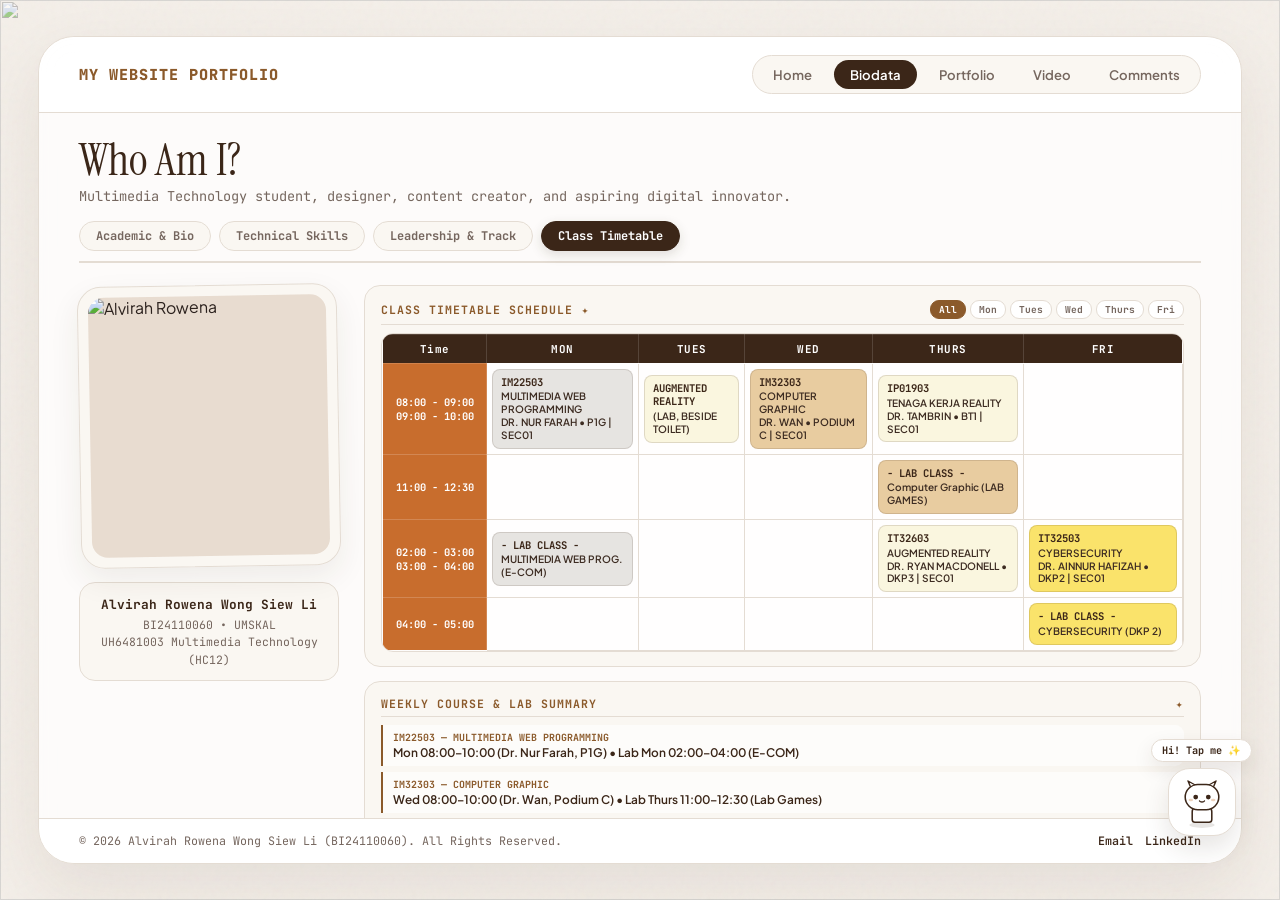
==== commit a16e8420: "Update biodata.html" ====
--- a/biodata.html
+++ b/biodata.html
@@ -50,9 +50,9 @@
       backdrop-filter: blur(8px);
       -webkit-backdrop-filter: blur(8px);
       border: 1.5px solid var(--border-taupe);
-      border-radius: 32px; box-shadow: 0 25px 65px rgba(59, 38, 24, 0.08);
+      border-radius: 36px; box-shadow: 0 25px 65px rgba(59, 38, 24, 0.08);
       display: flex; flex-direction: column; justify-content: space-between;
-      overflow: hidden; margin: auto;
+      overflow: hidden; isolation: isolate; margin: auto;
       opacity: 0;
       transform: translateY(18px) scale(0.985);
       animation:
@@ -90,6 +90,8 @@
       padding: 18px 40px; border-bottom: 1px solid var(--border-taupe);
       background: rgba(255, 255, 255, 0.88); backdrop-filter: blur(10px); flex-shrink: 0;
       z-index: 20; gap: 12px;
+      border-top-left-radius: 34px;
+      border-top-right-radius: 34px;
     }
     .logo-text { font-family: 'JetBrains Mono', monospace; font-size: 0.95rem; font-weight: 800; color: var(--brown-primary); letter-spacing: 1px; }
     nav { display: flex; gap: 6px; background: var(--brown-light); padding: 4px; border-radius: 30px; border: 1.5px solid var(--border-taupe); flex-wrap: wrap; }
@@ -150,12 +152,13 @@
 
     .tab-pane { display: none; opacity: 0; transform: translateY(8px); transition: opacity 0.4s ease, transform 0.4s ease; }
     .tab-pane.active#tab-skills { display: grid; grid-template-columns: repeat(3, 1fr); gap: 16px; opacity: 1; transform: translateY(0); }
-    .tab-pane.active#tab-timetable { display: grid; grid-template-columns: 1fr; gap: 16px; opacity: 1; transform: translateY(0); }
+    .tab-pane.active#tab-timetable { display: grid; grid-template-columns: 1fr; gap: 14px; opacity: 1; transform: translateY(0); }
     .tab-pane.active { display: grid; grid-template-columns: 1fr 1fr; gap: 16px; opacity: 1; transform: translateY(0); }
 
     .bio-card {
       background: var(--brown-light); border: 1.5px solid var(--border-taupe); border-radius: 20px; padding: 20px;
       transition: transform 0.3s ease, box-shadow 0.3s ease, border-color 0.3s ease;
+      min-width: 0;
     }
     .bio-card:hover {
       transform: translateY(-3px);
@@ -172,19 +175,20 @@
       list-style: none;
       display: flex;
       flex-direction: column;
-      gap: 12px;
+      gap: 10px;
     }
     .bio-unique-list li {
       display: flex;
       flex-direction: column;
-      gap: 2px;
-      font-size: 0.85rem;
+      gap: 3px;
+      font-size: 0.82rem;
       color: var(--text-muted);
       border-left: 2.5px solid var(--brown-primary);
       transition: border-color 0.2s ease, transform 0.2s ease, background 0.2s ease;
-      background: rgba(255,255,255,0.55);
-      padding: 8px 10px;
-      border-radius: 0 10px 10px 0;
+      background: rgba(255,255,255,0.65);
+      padding: 8px 12px;
+      border-radius: 0 12px 12px 0;
+      overflow-wrap: anywhere;
     }
     .bio-unique-list li:hover { transform: translateX(3px); background: #ffffff; border-color: var(--brown-dark); }
     .bio-unique-list li span.label {
@@ -199,27 +203,39 @@
       font-weight: 600;
     }
 
+    /* Kemas & Kompak: Timetable Styles */
+    #tab-timetable .bio-card {
+      padding: 14px 16px;
+      border-radius: 16px;
+    }
+    #tab-timetable .bio-card h3 {
+      margin-bottom: 8px;
+      padding-bottom: 5px;
+      font-size: 0.72rem;
+      gap: 6px;
+    }
+
     .timetable-wrap {
       width: 100%;
       overflow-x: auto;
       -webkit-overflow-scrolling: touch;
-      border-radius: 14px;
+      border-radius: 12px;
       border: 1px solid var(--border-taupe);
-      background: rgba(255, 255, 255, 0.72);
+      background: rgba(255, 255, 255, 0.78);
     }
     table.timetable-grid {
       width: 100%;
       border-collapse: collapse;
-      min-width: 720px;
-      font-size: 0.78rem;
+      min-width: 680px;
+      font-size: 0.74rem;
     }
     table.timetable-grid th {
       background: var(--brown-dark);
       color: #ffffff;
       font-family: 'JetBrains Mono', monospace;
-      font-size: 0.72rem;
-      letter-spacing: 0.6px;
-      padding: 10px 12px;
+      font-size: 0.68rem;
+      letter-spacing: 0.5px;
+      padding: 7px 8px;
       text-align: center;
       border: 1px solid rgba(255, 255, 255, 0.14);
     }
@@ -227,16 +243,16 @@
       background: #c86d2d;
       color: #ffffff;
       font-family: 'JetBrains Mono', monospace;
-      font-size: 0.7rem;
+      font-size: 0.65rem;
       font-weight: 700;
       text-align: center;
-      padding: 10px;
-      width: 115px;
+      padding: 6px 8px;
+      width: 104px;
       border: 1px solid rgba(255, 255, 255, 0.18);
       white-space: nowrap;
     }
     table.timetable-grid td.slot-cell {
-      padding: 8px;
+      padding: 5px;
       border: 1px solid var(--border-taupe);
       vertical-align: middle;
       text-align: center;
@@ -244,41 +260,106 @@
       transition: background 0.2s ease, opacity 0.25s ease;
     }
     table.timetable-grid td.slot-cell.dimmed {
-      opacity: 0.28;
-    }
+      opacity: 0.22;
+    }
+
+    /* Mobile Agenda Cards (dikemaskan supaya tidak terlalu besar & padat) */
+    .mobile-timetable-agenda {
+      display: none;
+      flex-direction: column;
+      gap: 7px;
+    }
+    .mobile-day-group {
+      background: rgba(255, 255, 255, 0.78);
+      border: 1px solid var(--border-taupe);
+      border-radius: 12px;
+      padding: 8px 10px;
+      display: flex;
+      flex-direction: column;
+      gap: 6px;
+    }
+    .mobile-day-group.hidden-day {
+      display: none;
+    }
+    .mobile-day-heading {
+      font-family: 'JetBrains Mono', monospace;
+      font-size: 0.68rem;
+      font-weight: 700;
+      color: var(--brown-dark);
+      text-transform: uppercase;
+      display: flex;
+      justify-content: space-between;
+      align-items: center;
+      border-bottom: 1px dashed var(--border-taupe);
+      padding-bottom: 3px;
+    }
+    .mobile-day-heading span:last-child {
+      font-size: 0.6rem;
+      color: var(--brown-primary);
+      background: rgba(139, 90, 43, 0.1);
+      padding: 1px 6px;
+      border-radius: 8px;
+    }
+    .mobile-slot-item {
+      display: flex;
+      flex-direction: column;
+      gap: 2px;
+    }
+    .mobile-time-tag {
+      font-family: 'JetBrains Mono', monospace;
+      font-size: 0.6rem;
+      font-weight: 700;
+      color: #9e4b16;
+    }
+
     .class-pill {
-      border-radius: 10px;
-      padding: 8px 9px;
-      line-height: 1.35;
+      border-radius: 8px;
+      padding: 6px 8px;
+      line-height: 1.28;
       color: var(--brown-dark);
       border: 1px solid rgba(59, 38, 24, 0.14);
       transition: transform 0.2s ease, box-shadow 0.2s ease;
+      text-align: left;
     }
     .class-pill:hover {
-      transform: translateY(-2px);
-      box-shadow: 0 6px 14px rgba(59, 38, 24, 0.1);
+      transform: translateY(-1px);
+      box-shadow: 0 4px 10px rgba(59, 38, 24, 0.08);
     }
     .class-pill strong {
       display: block;
       font-family: 'JetBrains Mono', monospace;
-      font-size: 0.7rem;
-      margin-bottom: 2px;
+      font-size: 0.66rem;
+      margin-bottom: 1px;
     }
     .class-pill span {
       display: block;
-      font-size: 0.68rem;
+      font-size: 0.63rem;
       font-weight: 600;
-    }
-    .slot-grey { background: #e2e2e2; }
-    .slot-cream { background: #f8f5dc; }
-    .slot-tan { background: #e3c48d; }
-    .slot-gold { background: #f8dd56; }
+      color: #3d2c22;
+    }
+    .slot-grey { background: #e6e4e1; }
+    .slot-cream { background: #faf6df; }
+    .slot-tan { background: #e8cca0; }
+    .slot-gold { background: #fae36b; }
+
+    #tab-timetable .bio-unique-list {
+      gap: 6px;
+    }
+    #tab-timetable .bio-unique-list li {
+      padding: 6px 10px;
+      gap: 1px;
+      font-size: 0.74rem;
+      border-radius: 0 9px 9px 0;
+    }
+    #tab-timetable .bio-unique-list li span.label {
+      font-size: 0.62rem;
+    }
 
     .skill-filter-btns {
       display: flex; gap: 4px; margin-bottom: 0; flex-wrap: wrap;
     }
     .filter-btn {
-      background: #ffffff; border: 1px solid var(--border-taupe); padding: 2px 8px; border-radius: 10px;
+      background: #ffffff; border: 1px solid var(--border-taupe); padding: 2px 8px; border-radius: 9px;
       font-family: 'JetBrains Mono', monospace; font-size: 0.6rem; font-weight: 700; color: var(--text-muted); cursor: pointer;
       transition: all 0.2s;
     }
@@ -381,6 +462,8 @@
     footer.footer-area {
       padding: 14px 40px; border-top: 1px solid var(--border-taupe); background: rgba(255, 255, 255, 0.88);
       display: flex; justify-content: space-between; align-items: center; font-family: 'JetBrains Mono', monospace; font-size: 0.73rem; color: var(--text-muted); flex-shrink: 0; gap: 10px;
+      border-bottom-left-radius: 34px;
+      border-bottom-right-radius: 34px;
     }
     .footer-links { display: flex; gap: 12px; }
     .footer-links a { color: var(--brown-dark); text-decoration: none; font-weight: 600; }
@@ -401,13 +484,15 @@
         width: 100%;
         height: auto;
         min-height: calc(100vh - 28px);
-        border-radius: 26px;
-        overflow: visible;
+        border-radius: 28px;
+        overflow: hidden;
       }
       header.logo-nav {
         flex-direction: column;
         gap: 10px;
         padding: 16px 24px;
+        border-top-left-radius: 26px;
+        border-top-right-radius: 26px;
       }
       .page-content {
         padding: 20px 24px;
@@ -419,16 +504,16 @@
       }
       .profile-sidebar {
         display: grid;
-        grid-template-columns: 200px 1fr;
+        grid-template-columns: 180px 1fr;
         align-items: center;
         gap: 18px;
       }
       .profile-card-tilt {
-        max-width: 200px;
+        max-width: 180px;
         margin: 0;
       }
       .profile-img-box {
-        height: 200px;
+        height: 180px;
       }
       .profile-quick-badge {
         text-align: left;
@@ -451,6 +536,10 @@
         transform: scale(0.9);
         transform-origin: bottom right;
       }
+      footer.footer-area {
+        border-bottom-left-radius: 26px;
+        border-bottom-right-radius: 26px;
+      }
     }
 
     /* Phone Breakpoint (up to 640px) */
@@ -459,12 +548,14 @@
         padding: 10px;
       }
       .main-wrapper {
-        border-radius: 20px;
+        border-radius: 22px;
         min-height: calc(100vh - 20px);
       }
       header.logo-nav {
         padding: 14px;
         gap: 10px;
+        border-top-left-radius: 20px;
+        border-top-right-radius: 20px;
       }
       .logo-text {
         font-size: 0.82rem;
@@ -496,28 +587,47 @@
         padding: 5px 12px;
       }
       .profile-sidebar {
-        grid-template-columns: 1fr;
-        gap: 12px;
+        grid-template-columns: 84px 1fr;
+        align-items: center;
+        gap: 10px;
       }
       .profile-card-tilt {
-        max-width: 210px;
-        margin: 0 auto;
+        width: 84px;
+        max-width: 84px;
+        margin: 0;
+        padding: 4px;
+        border-radius: 14px;
+        transform: none;
       }
       .profile-img-box {
-        height: 210px;
+        height: 84px;
+        border-radius: 10px;
       }
       .profile-quick-badge {
-        text-align: center;
-        padding: 12px;
+        text-align: left;
+        padding: 8px 10px;
+        font-size: 0.64rem;
+        border-radius: 12px;
+        line-height: 1.35;
+      }
+      .timetable-wrap {
+        display: none;
+      }
+      .mobile-timetable-agenda {
+        display: flex;
       }
       .tab-pane.active,
       .tab-pane.active#tab-skills,
       .tab-pane.active#tab-timetable {
         grid-template-columns: 1fr;
-        gap: 14px;
+        gap: 10px;
+      }
+      #tab-timetable .bio-card {
+        padding: 11px 12px;
+        border-radius: 14px;
       }
       .bio-card {
-        padding: 15px;
+        padding: 14px;
         border-radius: 16px;
       }
       .chibi-companion {
@@ -533,6 +643,8 @@
         flex-direction: column;
         text-align: center;
         font-size: 0.68rem;
+        border-bottom-left-radius: 20px;
+        border-bottom-right-radius: 20px;
       }
     }
   </style>
@@ -600,6 +712,16 @@
           cell.classList.remove('dimmed');
         } else {
           cell.classList.add('dimmed');
+        }
+      });
+
+      const mobileGroups = card.querySelectorAll('.mobile-day-group');
+      mobileGroups.forEach(group => {
+        const groupDay = group.getAttribute('data-day');
+        if (day === 'all' || groupDay === day) {
+          group.classList.remove('hidden-day');
+        } else {
+          group.classList.add('hidden-day');
         }
       });
     }
@@ -665,10 +787,10 @@
 
       <div class="bio-header-row">
         <div class="bio-tabs">
-          <button class="tab-btn active" onclick="switchTab(event, 'tab-academic')">Academic &amp; Bio</button>
+          <button class="tab-btn" onclick="switchTab(event, 'tab-academic')">Academic &amp; Bio</button>
           <button class="tab-btn" onclick="switchTab(event, 'tab-skills')">Technical Skills</button>
           <button class="tab-btn" onclick="switchTab(event, 'tab-leadership')">Leadership &amp; Track</button>
-          <button class="tab-btn" onclick="switchTab(event, 'tab-timetable')">Class Timetable</button>
+          <button class="tab-btn active" onclick="switchTab(event, 'tab-timetable')">Class Timetable</button>
         </div>
       </div>
 
@@ -691,7 +813,7 @@
         </div>
 
         <div>
-          <div id="tab-academic" class="tab-pane active">
+          <div id="tab-academic" class="tab-pane">
             <div class="bio-card">
               <h3>Academic Details <span>✦</span></h3>
               <ul class="bio-unique-list">
@@ -930,12 +1052,12 @@
             </div>
           </div>
 
-          <div id="tab-timetable" class="tab-pane">
+          <div id="tab-timetable" class="tab-pane active">
             <div class="bio-card" id="card-class-timetable">
               <h3>
                 <span>Class Timetable Schedule <span>✦</span></span>
                 <div class="skill-filter-btns">
-                  <button class="filter-btn active" onclick="filterTimetableDay('all', this)">All Days</button>
+                  <button class="filter-btn active" onclick="filterTimetableDay('all', this)">All</button>
                   <button class="filter-btn" onclick="filterTimetableDay('mon', this)">Mon</button>
                   <button class="filter-btn" onclick="filterTimetableDay('tues', this)">Tues</button>
                   <button class="filter-btn" onclick="filterTimetableDay('wed', this)">Wed</button>
@@ -963,8 +1085,7 @@
                         <div class="class-pill slot-grey">
                           <strong>IM22503</strong>
                           <span>MULTIMEDIA WEB PROGRAMMING</span>
-                          <span>DR. NUR FARAH</span>
-                          <span>P1G | SEC01</span>
+                          <span>DR. NUR FARAH • P1G | SEC01</span>
                         </div>
                       </td>
                       <td class="slot-cell" data-day="tues">
@@ -977,16 +1098,14 @@
                         <div class="class-pill slot-tan">
                           <strong>IM32303</strong>
                           <span>COMPUTER GRAPHIC</span>
-                          <span>DR. WAN</span>
-                          <span>PODIUM C | SEC01</span>
+                          <span>DR. WAN • PODIUM C | SEC01</span>
                         </div>
                       </td>
                       <td class="slot-cell" data-day="thurs">
                         <div class="class-pill slot-cream">
                           <strong>IP01903</strong>
                           <span>TENAGA KERJA REALITY</span>
-                          <span>DR. TAMBRIN</span>
-                          <span>BT1 | SEC01</span>
+                          <span>DR. TAMBRIN • BT1 | SEC01</span>
                         </div>
                       </td>
                       <td class="slot-cell" data-day="fri"></td>
@@ -999,8 +1118,7 @@
                       <td class="slot-cell" data-day="thurs">
                         <div class="class-pill slot-tan">
                           <strong>- LAB CLASS -</strong>
-                          <span>Computer Graphic</span>
-                          <span>(LAB GAMES)</span>
+                          <span>Computer Graphic (LAB GAMES)</span>
                         </div>
                       </td>
                       <td class="slot-cell" data-day="fri"></td>
@@ -1010,8 +1128,7 @@
                       <td class="slot-cell" data-day="mon">
                         <div class="class-pill slot-grey">
                           <strong>- LAB CLASS -</strong>
-                          <span>MULTIMEDIA WEB PROGRAMMING</span>
-                          <span>(E-COM)</span>
+                          <span>MULTIMEDIA WEB PROG. (E-COM)</span>
                         </div>
                       </td>
                       <td class="slot-cell" data-day="tues"></td>
@@ -1020,16 +1137,14 @@
                         <div class="class-pill slot-cream">
                           <strong>IT32603</strong>
                           <span>AUGMENTED REALITY</span>
-                          <span>DR. RYAN MACDONELL</span>
-                          <span>DKP3 | SEC01</span>
+                          <span>DR. RYAN MACDONELL • DKP3 | SEC01</span>
                         </div>
                       </td>
                       <td class="slot-cell" data-day="fri">
                         <div class="class-pill slot-gold">
                           <strong>IT32503</strong>
                           <span>CYBERSECURITY</span>
-                          <span>DR. AINNUR HAFIZAH</span>
-                          <span>DKP2 | SEC01</span>
+                          <span>DR. AINNUR HAFIZAH • DKP2 | SEC01</span>
                         </div>
                       </td>
                     </tr>
@@ -1042,14 +1157,98 @@
                       <td class="slot-cell" data-day="fri">
                         <div class="class-pill slot-gold">
                           <strong>- LAB CLASS -</strong>
-                          <span>CYBERSECURITY</span>
-                          <span>(DKP 2)</span>
+                          <span>CYBERSECURITY (DKP 2)</span>
                         </div>
                       </td>
                     </tr>
                   </tbody>
                 </table>
               </div>
+
+              <div class="mobile-timetable-agenda">
+                <div class="mobile-day-group" data-day="mon">
+                  <div class="mobile-day-heading"><span>Monday</span><span>2</span></div>
+                  <div class="mobile-slot-item">
+                    <span class="mobile-time-tag">08:00 - 10:00</span>
+                    <div class="class-pill slot-grey">
+                      <strong>IM22503 • Multimedia Web Programming</strong>
+                      <span>Dr. Nur Farah • P1G | SEC01</span>
+                    </div>
+                  </div>
+                  <div class="mobile-slot-item">
+                    <span class="mobile-time-tag">02:00 - 04:00</span>
+                    <div class="class-pill slot-grey">
+                      <strong>Lab • Multimedia Web Programming</strong>
+                      <span>E-COM</span>
+                    </div>
+                  </div>
+                </div>
+
+                <div class="mobile-day-group" data-day="tues">
+                  <div class="mobile-day-heading"><span>Tuesday</span><span>1</span></div>
+                  <div class="mobile-slot-item">
+                    <span class="mobile-time-tag">08:00 - 10:00</span>
+                    <div class="class-pill slot-cream">
+                      <strong>Augmented Reality</strong>
+                      <span>Lab (Beside Toilet)</span>
+                    </div>
+                  </div>
+                </div>
+
+                <div class="mobile-day-group" data-day="wed">
+                  <div class="mobile-day-heading"><span>Wednesday</span><span>1</span></div>
+                  <div class="mobile-slot-item">
+                    <span class="mobile-time-tag">08:00 - 10:00</span>
+                    <div class="class-pill slot-tan">
+                      <strong>IM32303 • Computer Graphic</strong>
+                      <span>Dr. Wan • Podium C | SEC01</span>
+                    </div>
+                  </div>
+                </div>
+
+                <div class="mobile-day-group" data-day="thurs">
+                  <div class="mobile-day-heading"><span>Thursday</span><span>3</span></div>
+                  <div class="mobile-slot-item">
+                    <span class="mobile-time-tag">08:00 - 10:00</span>
+                    <div class="class-pill slot-cream">
+                      <strong>IP01903 • Tenaga Kerja Reality</strong>
+                      <span>Dr. Tambrin • BT1 | SEC01</span>
+                    </div>
+                  </div>
+                  <div class="mobile-slot-item">
+                    <span class="mobile-time-tag">11:00 - 12:30</span>
+                    <div class="class-pill slot-tan">
+                      <strong>Lab • Computer Graphic</strong>
+                      <span>Lab Games</span>
+                    </div>
+                  </div>
+                  <div class="mobile-slot-item">
+                    <span class="mobile-time-tag">02:00 - 04:00</span>
+                    <div class="class-pill slot-cream">
+                      <strong>IT32603 • Augmented Reality</strong>
+                      <span>Dr. Ryan Macdonell • DKP3 | SEC01</span>
+                    </div>
+                  </div>
+                </div>
+
+                <div class="mobile-day-group" data-day="fri">
+                  <div class="mobile-day-heading"><span>Friday</span><span>2</span></div>
+                  <div class="mobile-slot-item">
+                    <span class="mobile-time-tag">02:00 - 04:00</span>
+                    <div class="class-pill slot-gold">
+                      <strong>IT32503 • Cybersecurity</strong>
+                      <span>Dr. Ainnur Hafizah • DKP2 | SEC01</span>
+                    </div>
+                  </div>
+                  <div class="mobile-slot-item">
+                    <span class="mobile-time-tag">04:00 - 05:00</span>
+                    <div class="class-pill slot-gold">
+                      <strong>Lab • Cybersecurity</strong>
+                      <span>DKP 2</span>
+                    </div>
+                  </div>
+                </div>
+              </div>
             </div>
 
             <div class="bio-card">
@@ -1057,15 +1256,15 @@
               <ul class="bio-unique-list">
                 <li>
                   <span class="label">IM22503 — Multimedia Web Programming</span>
-                  <span class="value">Mon 08:00–10:00 (Dr. Nur Farah, P1G | SEC01) + Lab Mon 02:00–04:00 (E-COM)</span>
+                  <span class="value">Mon 08:00–10:00 (Dr. Nur Farah, P1G) • Lab Mon 02:00–04:00 (E-COM)</span>
                 </li>
                 <li>
                   <span class="label">IM32303 — Computer Graphic</span>
-                  <span class="value">Wed 08:00–10:00 (Dr. Wan, Podium C | SEC01) + Lab Thurs 11:00–12:30 (Lab Games)</span>
+                  <span class="value">Wed 08:00–10:00 (Dr. Wan, Podium C) • Lab Thurs 11:00–12:30 (Lab Games)</span>
                 </li>
                 <li>
                   <span class="label">Augmented Reality &amp; IT32603</span>
-                  <span class="value">Tues 08:00–10:00 (Lab, Beside Toilet) • Thurs 02:00–04:00 (Dr. Ryan Macdonell, DKP3 | SEC01)</span>
+                  <span class="value">Tues 08:00–10:00 (Lab) • Thurs 02:00–04:00 (Dr. Ryan Macdonell, DKP3)</span>
                 </li>
                 <li>
                   <span class="label">IP01903 — Tenaga Kerja Reality</span>
@@ -1073,7 +1272,7 @@
                 </li>
                 <li>
                   <span class="label">IT32503 — Cybersecurity</span>
-                  <span class="value">Fri 02:00–04:00 (Dr. Ainnur Hafizah, DKP2 | SEC01) + Lab Fri 04:00–05:00 (DKP 2)</span>
+                  <span class="value">Fri 02:00–04:00 (Dr. Ainnur Hafizah, DKP2) • Lab Fri 04:00–05:00 (DKP 2)</span>
                 </li>
               </ul>
             </div>
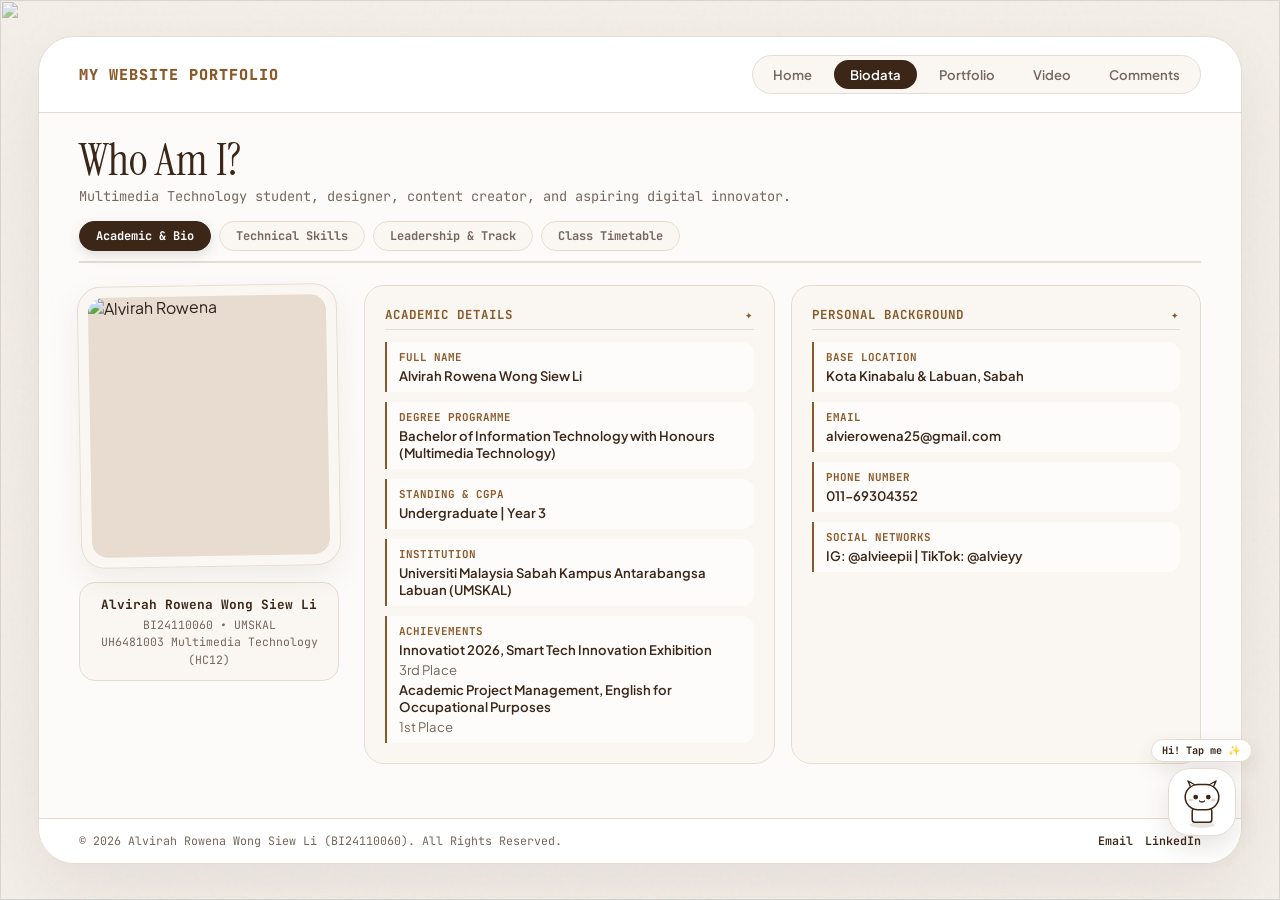
==== commit 36ab4bff: "Update biodata.html" ====
--- a/biodata.html
+++ b/biodata.html
@@ -787,10 +787,10 @@
 
       <div class="bio-header-row">
         <div class="bio-tabs">
-          <button class="tab-btn" onclick="switchTab(event, 'tab-academic')">Academic &amp; Bio</button>
+          <button class="tab-btn active" onclick="switchTab(event, 'tab-academic')">Academic &amp; Bio</button>
           <button class="tab-btn" onclick="switchTab(event, 'tab-skills')">Technical Skills</button>
           <button class="tab-btn" onclick="switchTab(event, 'tab-leadership')">Leadership &amp; Track</button>
-          <button class="tab-btn active" onclick="switchTab(event, 'tab-timetable')">Class Timetable</button>
+          <button class="tab-btn" onclick="switchTab(event, 'tab-timetable')">Class Timetable</button>
         </div>
       </div>
 
@@ -813,7 +813,7 @@
         </div>
 
         <div>
-          <div id="tab-academic" class="tab-pane">
+          <div id="tab-academic" class="tab-pane active">
             <div class="bio-card">
               <h3>Academic Details <span>✦</span></h3>
               <ul class="bio-unique-list">
@@ -1052,7 +1052,7 @@
             </div>
           </div>
 
-          <div id="tab-timetable" class="tab-pane active">
+          <div id="tab-timetable" class="tab-pane">
             <div class="bio-card" id="card-class-timetable">
               <h3>
                 <span>Class Timetable Schedule <span>✦</span></span>
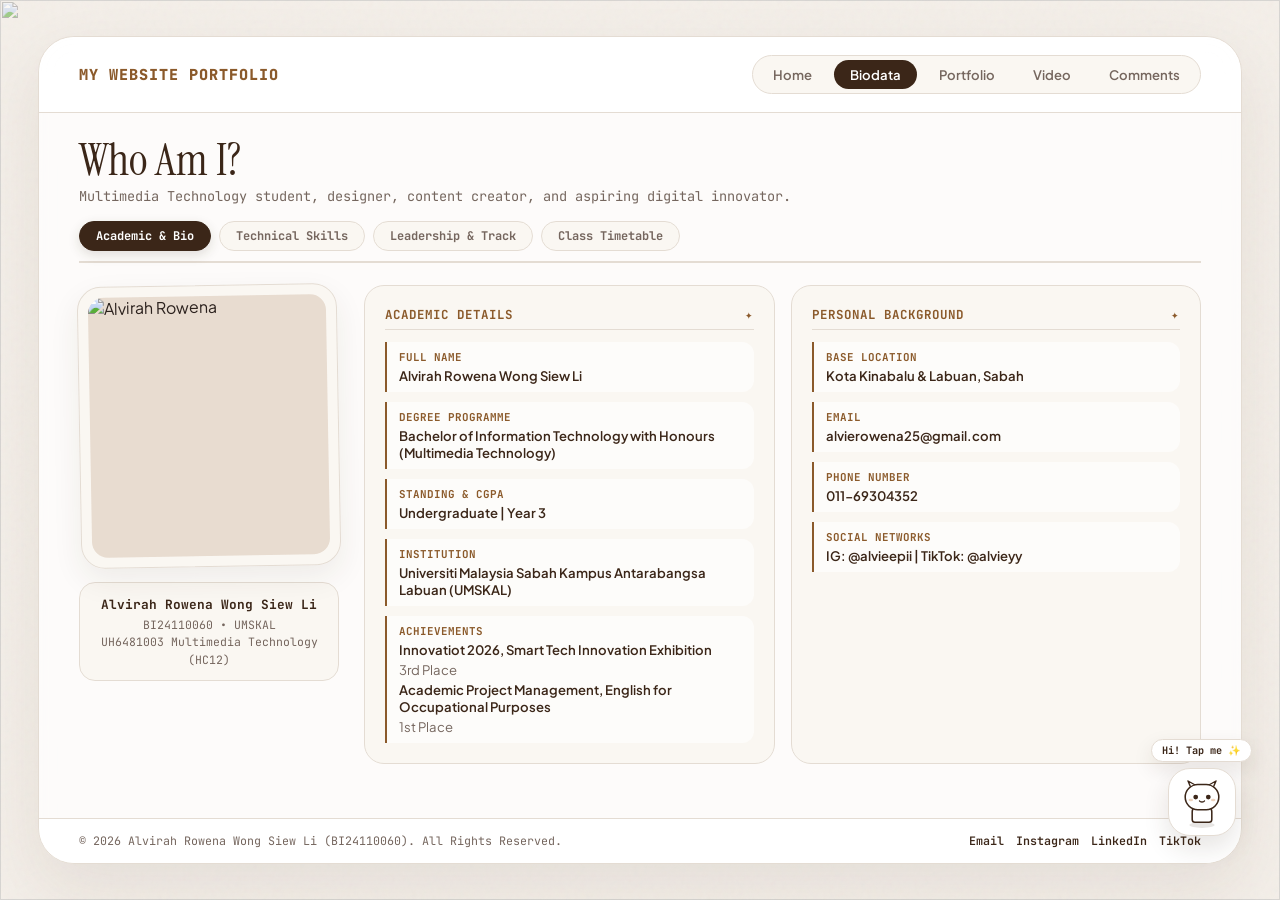
==== commit dbbfb1f6: "Update biodata.html" ====
--- a/biodata.html
+++ b/biodata.html
@@ -203,7 +203,7 @@
       font-weight: 600;
     }
 
-    /* Kemas & Kompak: Timetable Styles */
+    /* Compact Timetable Styles */
     #tab-timetable .bio-card {
       padding: 14px 16px;
       border-radius: 16px;
@@ -263,7 +263,7 @@
       opacity: 0.22;
     }
 
-    /* Mobile Agenda Cards (dikemaskan supaya tidak terlalu besar & padat) */
+    /* Mobile Agenda Cards */
     .mobile-timetable-agenda {
       display: none;
       flex-direction: column;
@@ -1285,7 +1285,9 @@
       <span>&copy; 2026 Alvirah Rowena Wong Siew Li (BI24110060). All Rights Reserved.</span>
       <div class="footer-links">
         <a href="mailto:alvierowena25@gmail.com">Email</a>
-        <a href="https://www.linkedin.com/in/alvirah-rowena-81855a288/" target="_blank" rel="noopener">LinkedIn</a>
+        <a href="https://www.instagram.com/alvierowena_" target="_blank" rel="noopener">Instagram</a>
+        <a href="https://www.linkedin.com/in/alvirah-rowena-wong-siew-li-81855a288" target="_blank" rel="noopener">LinkedIn</a>
+        <a href="https://www.tiktok.com/@alvie_photographer" target="_blank" rel="noopener">TikTok</a>
       </div>
     </footer>
   </div>
